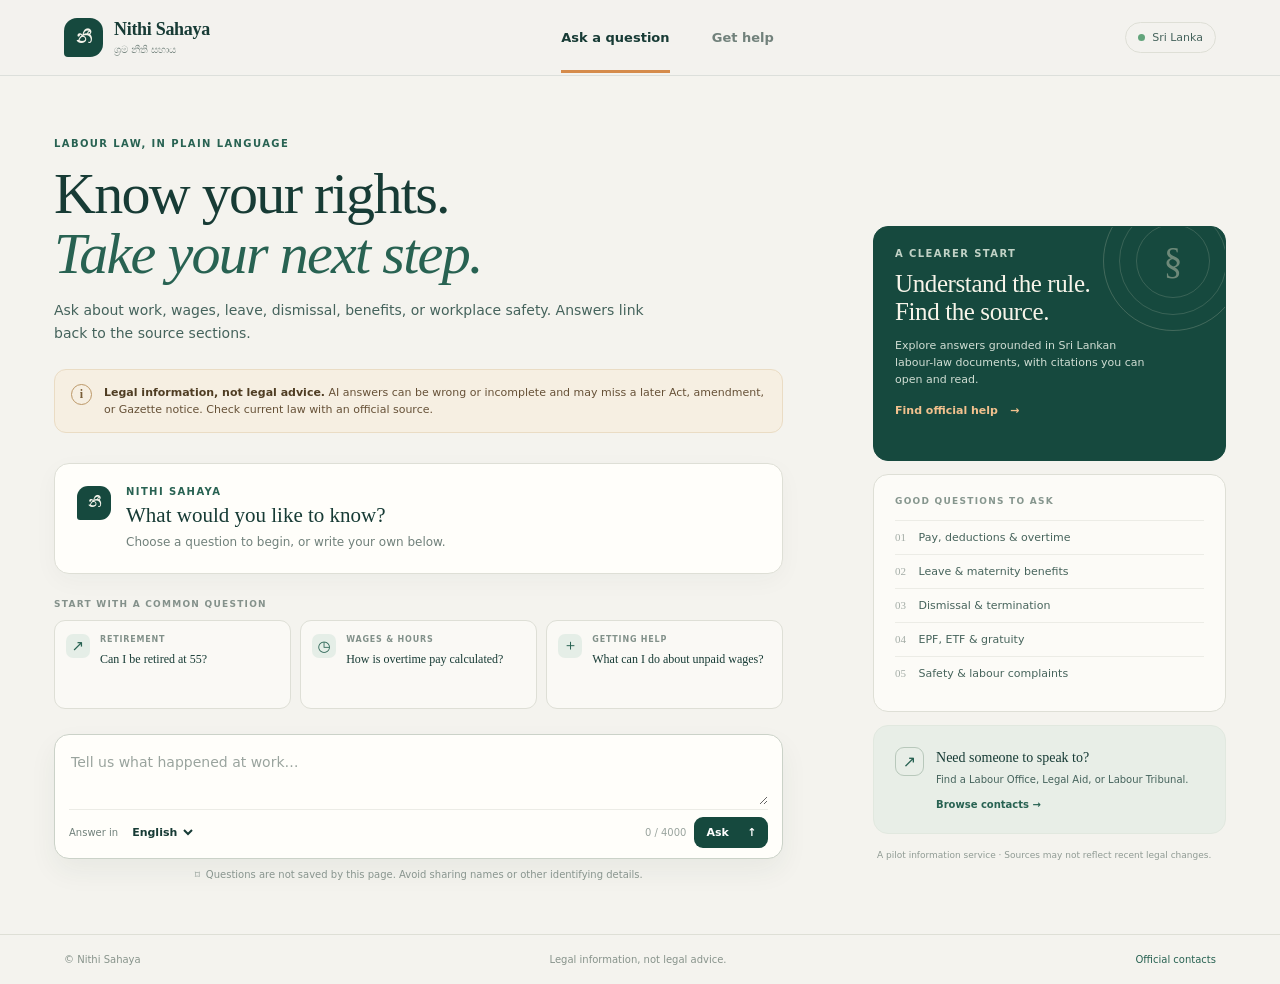
==== frontend/index.html @ 7d9ee3f2 "pahse 7 competed" ====
<!doctype html>
<html lang="en">
<head>
  <meta charset="utf-8">
  <meta name="viewport" content="width=device-width, initial-scale=1">
  <meta name="theme-color" content="#f4f3ee">
  <meta name="description" content="Sri Lankan labour-law information with links to the source sections.">
  <title>Nithi Sahaya — Labour rights, made clearer</title>
  <link rel="icon" href="favicon.svg" type="image/svg+xml">
  <link rel="stylesheet" href="styles.css">
  <script src="app.js" defer></script>
</head>
<body>
  <header class="topbar">
    <a class="brand" href="index.html" aria-label="Nithi Sahaya home">
      <span class="brand-mark" aria-hidden="true">නී</span>
      <span><strong>Nithi Sahaya</strong><small>ශ්‍රම නීති සහාය</small></span>
    </a>
    <nav aria-label="Main navigation">
      <a class="nav-link active" href="index.html" aria-current="page">Ask a question</a>
      <a class="nav-link" href="contacts.html">Get help</a>
    </nav>
    <span class="status-pill"><i></i> Sri Lanka</span>
  </header>

  <main class="layout">
    <section class="conversation" aria-labelledby="page-title">
      <div class="intro">
        <p class="eyebrow">LABOUR LAW, IN PLAIN LANGUAGE</p>
        <h1 id="page-title">Know your rights.<br><em>Take your next step.</em></h1>
        <p class="intro-copy">Ask about work, wages, leave, dismissal, benefits, or workplace safety. Answers link back to the source sections.</p>
      </div>

      <div class="legal-notice" role="note">
        <span class="notice-icon" aria-hidden="true">i</span>
        <span><strong>Legal information, not legal advice.</strong> AI answers can be wrong or incomplete and may miss a later Act, amendment, or Gazette notice. Check current law with an official source.</span>
      </div>

      <div id="messages" class="messages" aria-live="polite" aria-label="Conversation">
        <article class="welcome-card">
          <div class="assistant-avatar" aria-hidden="true">නී</div>
          <div>
            <p class="message-kicker">NITHI SAHAYA</p>
            <h2>What would you like to know?</h2>
            <p>Choose a question to begin, or write your own below.</p>
          </div>
        </article>
      </div>

      <div class="starter-area" id="starter-area">
        <p class="section-label">START WITH A COMMON QUESTION</p>
        <div class="starter-grid">
          <button class="starter-card" data-question="My employer wants to retire me at 55. What can I do?">
            <span class="starter-icon">↗</span><span><small>RETIREMENT</small><strong>Can I be retired at 55?</strong></span>
          </button>
          <button class="starter-card" data-question="How is overtime pay calculated under Sri Lankan labour law?">
            <span class="starter-icon">◷</span><span><small>WAGES &amp; HOURS</small><strong>How is overtime pay calculated?</strong></span>
          </button>
          <button class="starter-card" data-question="How do I complain about unpaid wages?">
            <span class="starter-icon">＋</span><span><small>GETTING HELP</small><strong>What can I do about unpaid wages?</strong></span>
          </button>
        </div>
      </div>

      <form id="ask-form" class="composer">
        <label class="sr-only" for="question">Your labour-law question</label>
        <textarea id="question" name="question" rows="2" maxlength="4000" placeholder="Tell us what happened at work…" required></textarea>
        <div class="composer-bottom">
          <div class="language-control">
            <label for="language">Answer in</label>
            <select id="language" name="language">
              <option value="English">English</option>
              <option value="Sinhala">සිංහල</option>
              <option value="Tamil">தமிழ்</option>
            </select>
          </div>
          <div class="composer-actions">
            <span id="char-count" class="char-count">0 / 4000</span>
            <button id="send-button" class="send-button" type="submit"><span>Ask</span><span aria-hidden="true">↑</span></button>
          </div>
        </div>
      </form>
      <p class="privacy-note"><span aria-hidden="true">⌑</span> Questions are not saved by this page. Avoid sharing names or other identifying details.</p>
    </section>

    <aside class="side-panel" aria-label="About this service">
      <section class="panel-card coverage-card">
        <div class="panel-orbit" aria-hidden="true"><span>§</span></div>
        <p class="eyebrow">A CLEARER START</p>
        <h2>Understand the rule.<br>Find the source.</h2>
        <p>Explore answers grounded in Sri Lankan labour-law documents, with citations you can open and read.</p>
        <a class="text-link" href="contacts.html">Find official help <span aria-hidden="true">→</span></a>
      </section>
      <section class="panel-card scope-card">
        <p class="section-label">GOOD QUESTIONS TO ASK</p>
        <ul class="topic-list">
          <li><span>01</span> Pay, deductions &amp; overtime</li>
          <li><span>02</span> Leave &amp; maternity benefits</li>
          <li><span>03</span> Dismissal &amp; termination</li>
          <li><span>04</span> EPF, ETF &amp; gratuity</li>
          <li><span>05</span> Safety &amp; labour complaints</li>
        </ul>
      </section>
      <section class="panel-card help-card">
        <span class="help-mark" aria-hidden="true">↗</span>
        <div><strong>Need someone to speak to?</strong><p>Find a Labour Office, Legal Aid, or Labour Tribunal.</p><a href="contacts.html">Browse contacts <span aria-hidden="true">→</span></a></div>
      </section>
      <p class="version-note">A pilot information service · Sources may not reflect recent legal changes.</p>
    </aside>
  </main>

  <footer><span>© Nithi Sahaya</span><span>Legal information, not legal advice.</span><a href="contacts.html">Official contacts</a></footer>
</body>
</html>
---- frontend/styles.css ----
:root {
  color-scheme: light;
  --ink: #173b35;
  --ink-soft: #45635c;
  --muted: #71817b;
  --paper: #f4f3ee;
  --white: #fffefa;
  --line: #dedfd6;
  --green: #286252;
  --green-deep: #16493e;
  --green-pale: #e5eee7;
  --gold: #d58b4b;
  --warning: #f6efe2;
  --shadow: 0 22px 60px rgba(22, 54, 45, .08);
  font-family: "Noto Sans Sinhala", "Noto Sans Tamil", "Iskoola Pota", "Latha", "Nirmala UI", system-ui, -apple-system, BlinkMacSystemFont, "Segoe UI", sans-serif;
}

* { box-sizing: border-box; }
html { min-width: 320px; background: var(--paper); scroll-behavior: smooth; }
body { margin: 0; color: var(--ink); background: var(--paper); min-height: 100vh; }
button, textarea, select { font: inherit; }
a { color: inherit; }
.topbar { height: 76px; padding: 0 clamp(20px, 5vw, 76px); display: flex; align-items: center; justify-content: space-between; border-bottom: 1px solid rgba(23,59,53,.10); background: rgba(244,243,238,.94); }
.brand { display: inline-flex; align-items: center; gap: 11px; text-decoration: none; line-height: 1.1; }
.brand-mark, .assistant-avatar { display: grid; place-items: center; color: #f5f4eb; background: var(--green-deep); font-weight: 700; }
.brand-mark { width: 39px; height: 39px; border-radius: 13px 13px 13px 4px; font-size: 17px; }
.brand strong { display: block; font-family: Georgia, serif; font-size: 18px; letter-spacing: -.3px; }
.brand small { display: block; color: var(--muted); font-size: 10px; margin-top: 4px; }
.topbar nav { display: flex; gap: clamp(18px, 3.3vw, 46px); align-items: center; }
.nav-link { color: var(--muted); text-decoration: none; font-size: 13px; font-weight: 600; padding: 28px 0 25px; border-bottom: 3px solid transparent; }
.nav-link:hover, .nav-link.active { color: var(--ink); }
.nav-link.active { border-color: var(--gold); }
.status-pill { border: 1px solid var(--line); border-radius: 999px; padding: 8px 12px; color: var(--ink-soft); display: flex; gap: 7px; align-items: center; font-size: 11px; }
.status-pill i { width: 7px; height: 7px; border-radius: 50%; background: #62a47b; }
.layout { max-width: 1240px; padding: 62px 34px 54px; margin: 0 auto; display: grid; grid-template-columns: minmax(0, 1.55fr) minmax(270px, .75fr); gap: clamp(34px, 7vw, 94px); }
.conversation { min-width: 0; }
.eyebrow, .section-label, .message-kicker { margin: 0; color: var(--green); letter-spacing: .14em; font-size: 10px; font-weight: 800; }
.intro h1, .contacts-heading h1 { margin: 15px 0 14px; font: 500 clamp(37px, 5vw, 58px)/1.04 Georgia, "Times New Roman", serif; letter-spacing: -1.7px; color: var(--ink); }
.intro h1 em, .contacts-heading h1 em { color: var(--green); font-weight: 400; }
.intro-copy { margin: 0; max-width: 600px; color: var(--ink-soft); line-height: 1.65; font-size: 14px; }
.legal-notice, .contact-note { margin: 24px 0 30px; padding: 14px 16px; display: flex; gap: 12px; align-items: flex-start; background: var(--warning); border: 1px solid #eadcc4; border-radius: 12px; color: #665137; font-size: 11px; line-height: 1.55; }
.legal-notice strong, .contact-note strong { color: #4f3d23; }
.notice-icon { width: 21px; height: 21px; flex: 0 0 21px; border: 1px solid #bc9868; color: #785d37; border-radius: 50%; text-align: center; line-height: 19px; font: 700 12px/19px Georgia, serif; }
.messages { display: grid; gap: 16px; }
.welcome-card, .assistant-message, .user-message { background: var(--white); border: 1px solid var(--line); border-radius: 15px; box-shadow: 0 7px 24px rgba(25,55,47,.035); }
.welcome-card { padding: 22px; display: flex; align-items: flex-start; gap: 15px; }
.assistant-avatar { width: 34px; height: 34px; flex: 0 0 34px; border-radius: 11px 11px 11px 3px; font-size: 14px; }
.welcome-card h2 { margin: 6px 0 5px; font: 500 21px Georgia, serif; }
.welcome-card p:last-child { color: var(--muted); margin: 0; font-size: 12px; line-height: 1.5; }
.starter-area { margin: 25px 0; }
.starter-area .section-label { margin-bottom: 11px; color: #84918b; font-size: 9px; }
.starter-grid { display: grid; grid-template-columns: repeat(3, minmax(0, 1fr)); gap: 9px; }
.starter-card { cursor: pointer; min-height: 89px; display: flex; gap: 10px; align-items: flex-start; text-align: left; border: 1px solid var(--line); border-radius: 11px; background: rgba(255,254,250,.62); padding: 13px 11px; color: var(--ink); transition: .16s ease; }
.starter-card:hover, .starter-card:focus-visible { background: var(--white); border-color: #93ad9d; transform: translateY(-2px); box-shadow: 0 8px 18px rgba(22,73,62,.07); }
.starter-icon { display: grid; place-items: center; width: 24px; height: 24px; flex: 0 0 24px; color: var(--green); background: var(--green-pale); border-radius: 7px; font-size: 15px; }
.starter-card small { display: block; color: #82918a; letter-spacing: .1em; font-size: 8px; font-weight: 800; margin: 1px 0 7px; }
.starter-card strong { display: block; font: 500 12px/1.35 Georgia, serif; }
.composer { position: relative; border: 1px solid #cbd2c8; border-radius: 15px; padding: 12px 14px 10px; background: var(--white); box-shadow: 0 12px 28px rgba(28,62,52,.06); }
.composer:focus-within { border-color: #729482; box-shadow: 0 0 0 3px rgba(67,125,99,.10); }
.composer textarea { width: 100%; resize: vertical; min-height: 58px; max-height: 180px; border: 0; outline: 0; padding: 5px 2px; background: transparent; color: var(--ink); font-size: 14px; line-height: 1.5; }
.composer textarea::placeholder { color: #9aa49e; }
.composer-bottom { padding-top: 7px; border-top: 1px solid #ecece6; display: flex; align-items: center; justify-content: space-between; }
.language-control, .composer-actions { display: flex; align-items: center; gap: 8px; }
.language-control label { color: var(--muted); font-size: 10px; }
.language-control select { max-width: 125px; color: var(--ink); border: 0; background: transparent; outline: 0; font-size: 11px; font-weight: 700; padding: 4px 2px; }
.char-count { color: #9aa49e; font-size: 10px; }
.send-button { min-width: 74px; display: inline-flex; align-items: center; justify-content: space-between; gap: 15px; padding: 9px 12px; border: 0; border-radius: 9px; background: var(--green-deep); color: white; cursor: pointer; font-size: 11px; font-weight: 700; }
.send-button:hover { background: #23624e; }
.send-button:disabled { opacity: .55; cursor: wait; }
.privacy-note { display: flex; gap: 6px; justify-content: center; margin: 10px 0 0; color: #8c9891; font-size: 10px; }
.side-panel { padding-top: 88px; }
.panel-card { border: 1px solid var(--line); border-radius: 15px; background: rgba(255,254,250,.75); padding: 21px; margin-bottom: 13px; }
.coverage-card { overflow: hidden; position: relative; min-height: 235px; background: var(--green-deep); color: #f7f4e9; border-color: var(--green-deep); }
.coverage-card .eyebrow { position: relative; color: #c1d2c6; }
.coverage-card h2 { position: relative; margin: 11px 0; font: 500 25px/1.12 Georgia, serif; letter-spacing: -.4px; }
.coverage-card p:not(.eyebrow) { position: relative; max-width: 260px; color: #d1ded4; font-size: 11px; line-height: 1.55; }
.coverage-card .text-link { position: relative; display: inline-flex; gap: 12px; margin-top: 4px; color: #f2c18e; text-decoration: none; font-size: 11px; font-weight: 700; }
.panel-orbit { position: absolute; right: -18px; top: -36px; width: 140px; height: 140px; border: 1px solid rgba(243,236,211,.2); border-radius: 50%; display: grid; place-items: center; }
.panel-orbit::before, .panel-orbit::after { content: ""; position: absolute; border: 1px solid rgba(243,236,211,.16); border-radius: 50%; }
.panel-orbit::before { inset: 15px; }.panel-orbit::after { inset: 32px; }
.panel-orbit span { font: 38px Georgia, serif; color: rgba(243,236,211,.4); }
.scope-card .section-label { color: #86968e; font-size: 9px; }
.topic-list { list-style: none; margin: 14px 0 0; padding: 0; }
.topic-list li { border-top: 1px solid #ecece6; padding: 10px 0; color: #47645c; font-size: 11px; }
.topic-list li span { color: #a4ada7; font: 11px Georgia, serif; margin-right: 9px; }
.help-card { display: flex; gap: 12px; align-items: flex-start; background: #e8eee7; border-color: #e1e8df; }
.help-mark { display: grid; place-items: center; width: 29px; height: 29px; flex: 0 0 29px; border: 1px solid #b8c8bb; border-radius: 9px; color: var(--green); }
.help-card strong { font: 500 14px Georgia, serif; }
.help-card p { color: var(--ink-soft); font-size: 10px; line-height: 1.5; margin: 6px 0; }
.help-card a { color: var(--green); font-weight: 700; font-size: 10px; text-decoration: none; }
.version-note { margin: 15px 4px; color: #909b94; font-size: 9px; line-height: 1.5; }
footer { display: flex; gap: 20px; align-items: center; justify-content: space-between; border-top: 1px solid var(--line); padding: 19px clamp(20px, 5vw, 76px); color: #87938b; font-size: 10px; }
footer a { text-decoration: none; color: var(--green); }
.user-message { justify-self: end; max-width: 85%; padding: 12px 16px; background: var(--green); border-color: var(--green); color: white; font-size: 13px; line-height: 1.55; white-space: pre-wrap; overflow-wrap: anywhere; }
.assistant-message { padding: 18px; }
.assistant-header { display: flex; align-items: center; gap: 10px; margin-bottom: 13px; }
.assistant-header strong { font: 500 15px Georgia, serif; }
.assistant-header small { display: block; color: var(--muted); font-size: 9px; margin-top: 4px; }
.assistant-answer { color: #354e47; font-size: 12px; line-height: 1.75; overflow-wrap: anywhere; white-space: pre-wrap; }
.assistant-answer .answer-heading { color: var(--green-deep); font-weight: 800; }
.citation-link { display: inline; padding: 1px 5px; border: 1px solid #c8d9ca; border-radius: 5px; background: #edf4ec; color: #255847; cursor: pointer; font-size: 9px; font-weight: 800; vertical-align: 1px; }
.citation-link:hover, .citation-link:focus-visible { background: #dcebdd; }
.answer-meta { display: flex; align-items: center; justify-content: space-between; gap: 10px; border-top: 1px solid #ecece6; margin-top: 15px; padding-top: 12px; }
.source-toggle, .retry-button { border: 1px solid #d6dfd5; border-radius: 7px; padding: 7px 9px; background: #f3f6f0; color: var(--green); cursor: pointer; font-size: 9px; font-weight: 700; }
.source-toggle:hover, .retry-button:hover { background: #e4ede3; }
.retry-button { border-color: #d8c6ae; background: #fbf6ed; color: #76572e; }
.refusal-label { color: #926b37; font-size: 10px; font-weight: 700; }
.feedback { display: flex; align-items: center; gap: 5px; color: var(--muted); font-size: 9px; }
.feedback button { display: grid; place-items: center; width: 28px; height: 28px; border: 1px solid var(--line); border-radius: 8px; background: white; color: var(--ink-soft); cursor: pointer; }
.feedback button:hover, .feedback button.selected { border-color: #83a38f; background: var(--green-pale); color: var(--green-deep); }
.feedback-note { width: 100%; color: var(--muted); font-size: 9px; text-align: right; }
.source-panel { display: none; margin-top: 14px; border-top: 1px solid var(--line); padding-top: 13px; }
.source-panel.open { display: block; }
.source-panel h3 { margin: 0 0 9px; color: var(--ink); font: 500 15px Georgia, serif; }
.source-card { padding: 11px 12px; margin-top: 8px; background: #f7f7f1; border: 1px solid #e6e8df; border-radius: 9px; scroll-margin: 18px; }
.source-card.highlight { border-color: #83a38f; box-shadow: 0 0 0 3px rgba(67,125,99,.1); }
.source-card h4 { margin: 0; font-size: 11px; color: var(--green-deep); }
.source-card .source-subtitle { color: var(--muted); font-size: 9px; margin: 4px 0 8px; }
.source-card blockquote { margin: 0; padding-left: 10px; border-left: 2px solid #b6c9b8; color: #526760; white-space: pre-wrap; font-size: 10px; line-height: 1.55; }
.typing-indicator { display: inline-flex; gap: 4px; padding: 5px 0; }
.typing-indicator i { width: 5px; height: 5px; border-radius: 50%; background: #709082; animation: pulse 1s infinite alternate; }
.typing-indicator i:nth-child(2) { animation-delay: .2s; }.typing-indicator i:nth-child(3) { animation-delay: .4s; }
@keyframes pulse { from { opacity: .3; transform: translateY(0); } to { opacity: 1; transform: translateY(-3px); } }
.sr-only { position: absolute; width: 1px; height: 1px; padding: 0; margin: -1px; overflow: hidden; clip: rect(0,0,0,0); white-space: nowrap; border: 0; }

/* Contacts page */
.contacts-layout { max-width: 1100px; padding: 62px 34px 65px; margin: auto; }
.contacts-heading { max-width: 620px; }
.contacts-heading > p:last-child { max-width: 590px; color: var(--ink-soft); font-size: 13px; line-height: 1.7; }
.contact-grid { display: grid; grid-template-columns: repeat(3, minmax(0, 1fr)); gap: 14px; margin-top: 34px; }
.contact-card { min-height: 315px; padding: 22px; background: var(--white); border: 1px solid var(--line); border-radius: 15px; box-shadow: 0 10px 35px rgba(22,54,45,.04); }
.contact-card.contact-featured { background: var(--green-deep); color: #f7f4e9; border-color: var(--green-deep); }
.contact-icon { display: grid; place-items: center; width: 40px; height: 40px; margin-bottom: 19px; border-radius: 12px 12px 12px 4px; color: var(--green-deep); background: var(--green-pale); font: 20px Georgia, serif; }
.contact-featured .contact-icon { color: #f2c18e; background: rgba(255,255,255,.11); }
.contact-card .section-label { color: #82928a; font-size: 9px; }
.contact-featured .section-label { color: #bdd2c4; }
.contact-card h2 { margin: 10px 0; font: 500 23px/1.12 Georgia, serif; }
.contact-card > p:not(.section-label) { min-height: 62px; color: var(--ink-soft); font-size: 11px; line-height: 1.65; }
.contact-featured > p:not(.section-label) { color: #d3dfd5; }
.primary-link { display: flex; justify-content: space-between; align-items: center; gap: 10px; width: 100%; padding: 11px 12px; margin-top: 16px; border-radius: 9px; text-decoration: none; color: white; background: var(--green); font-size: 10px; font-weight: 700; }
.contact-featured .primary-link { background: #d58b4b; color: #263b32; }
.primary-link:hover { filter: brightness(1.06); }
.secondary-link { display: inline-block; margin-top: 12px; color: var(--green); font-size: 10px; font-weight: 700; text-decoration: none; }
.contact-featured .secondary-link { color: #e6c6a3; }
.contact-details { display: grid; gap: 6px; margin: 12px 0; color: #62756c; font-size: 10px; }
.contact-details a { color: var(--green); text-decoration: none; font-weight: 700; }
.contact-note { margin: 22px 0 0; }
.contact-note p { margin: 0; }
.contact-owner { display: flex; flex-wrap: wrap; justify-content: space-between; gap: 10px; padding-top: 15px; color: var(--muted); font-size: 10px; }
.contact-owner strong { color: var(--ink-soft); font-weight: 600; }

@media (max-width: 900px) {
  .layout { grid-template-columns: minmax(0, 1fr); max-width: 720px; padding-top: 45px; }
  .side-panel { padding-top: 0; display: grid; grid-template-columns: 1fr 1fr; gap: 12px; }
  .panel-card { margin: 0; }.coverage-card { grid-row: span 2; }.version-note { grid-column: 1 / -1; }
  .contact-grid { grid-template-columns: 1fr 1fr; }.contact-card:last-child { grid-column: 1 / -1; min-height: 250px; }
}
@media (max-width: 600px) {
  .topbar { height: 65px; padding: 0 17px; }.brand-mark { width: 35px; height: 35px; }.brand strong { font-size: 16px; }
  .topbar nav { gap: 13px; }.nav-link { padding: 23px 0 21px; font-size: 10px; }.status-pill { padding: 7px 9px; font-size: 9px; }
  .layout, .contacts-layout { padding: 38px 17px 40px; }.intro h1, .contacts-heading h1 { font-size: 43px; }
  .starter-grid { grid-template-columns: 1fr; }.starter-card { min-height: 64px; align-items: center; }.starter-card small { margin-bottom: 4px; }
  .legal-notice { font-size: 10px; }.side-panel { grid-template-columns: 1fr; }.coverage-card { grid-row: auto; min-height: 210px; }
  .contact-grid { grid-template-columns: 1fr; }.contact-card, .contact-card:last-child { min-height: 0; grid-column: auto; }
  .contact-card > p:not(.section-label) { min-height: 0; }
  footer { flex-wrap: wrap; justify-content: center; gap: 8px 18px; text-align: center; }
  .assistant-message { padding: 14px; }.answer-meta { align-items: flex-start; flex-direction: column; }.feedback-note { text-align: left; }
}
@media (prefers-reduced-motion: reduce) { *, *::before, *::after { scroll-behavior: auto !important; animation-duration: .01ms !important; transition-duration: .01ms !important; } }
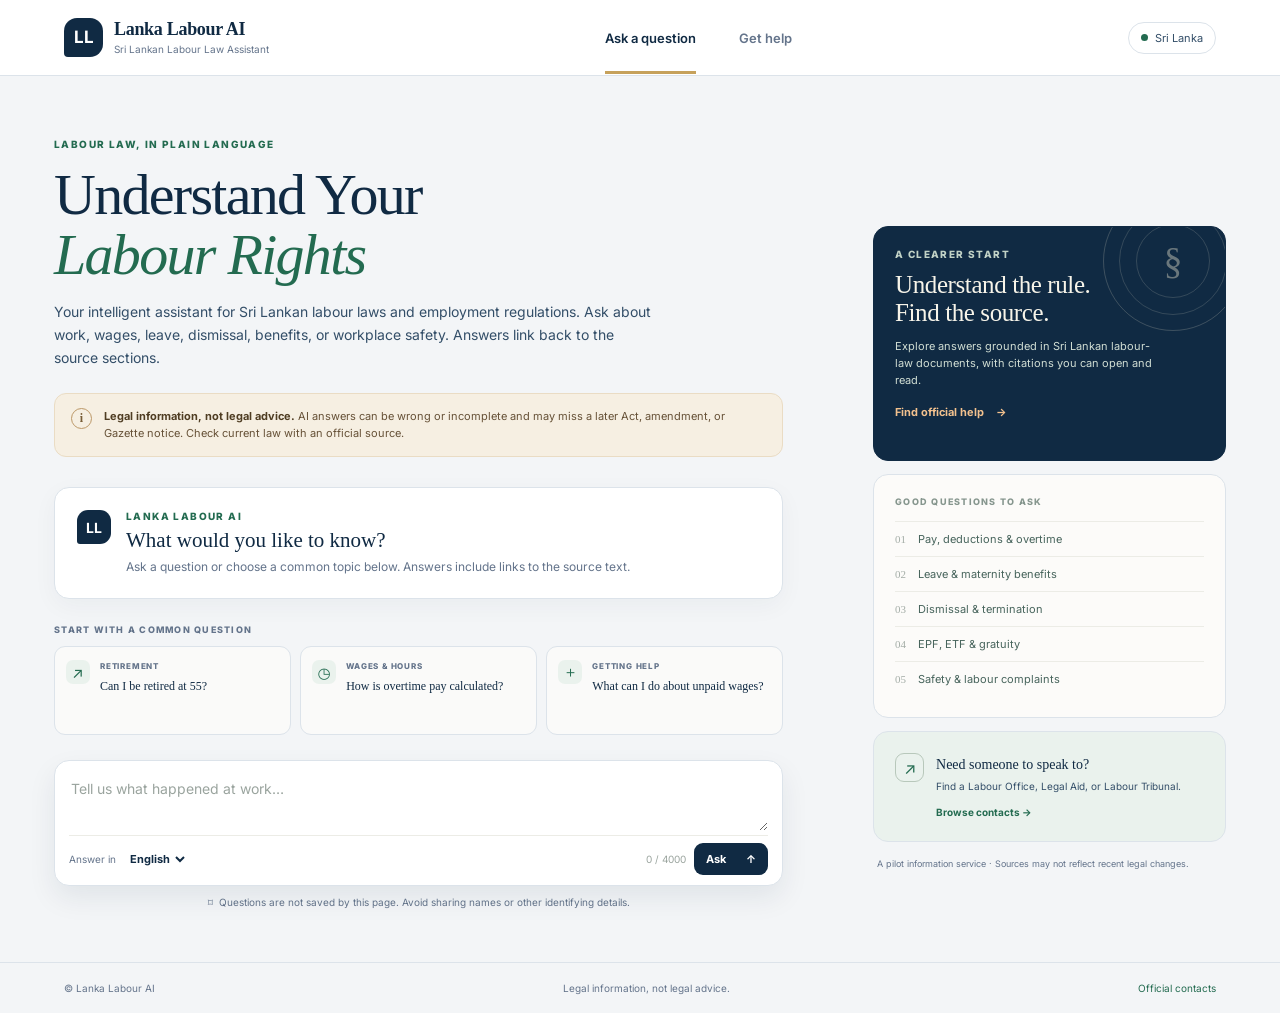
==== commit fe488243: "fixes" ====
--- a/frontend/index.html
+++ b/frontend/index.html
@@ -3,18 +3,21 @@
 <head>
   <meta charset="utf-8">
   <meta name="viewport" content="width=device-width, initial-scale=1">
-  <meta name="theme-color" content="#f4f3ee">
+  <meta name="theme-color" content="#102A43">
   <meta name="description" content="Sri Lankan labour-law information with links to the source sections.">
-  <title>Nithi Sahaya — Labour rights, made clearer</title>
+  <title>Lanka Labour AI - Sri Lankan Labour Law Assistant</title>
   <link rel="icon" href="favicon.svg" type="image/svg+xml">
+  <link rel="preconnect" href="https://fonts.googleapis.com">
+  <link rel="preconnect" href="https://fonts.gstatic.com" crossorigin>
+  <link href="https://fonts.googleapis.com/css2?family=Inter:wght@400;500;600;700;800&family=Noto+Sans+Sinhala:wght@400;500;600;700&family=Noto+Sans+Tamil:wght@400;500;600;700&display=swap" rel="stylesheet">
   <link rel="stylesheet" href="styles.css">
   <script src="app.js" defer></script>
 </head>
 <body>
   <header class="topbar">
-    <a class="brand" href="index.html" aria-label="Nithi Sahaya home">
-      <span class="brand-mark" aria-hidden="true">නී</span>
-      <span><strong>Nithi Sahaya</strong><small>ශ්‍රම නීති සහාය</small></span>
+    <a class="brand" href="index.html" aria-label="Lanka Labour AI home">
+      <span class="brand-mark" aria-hidden="true">LL</span>
+      <span><strong>Lanka Labour AI</strong><small>Sri Lankan Labour Law Assistant</small></span>
     </a>
     <nav aria-label="Main navigation">
       <a class="nav-link active" href="index.html" aria-current="page">Ask a question</a>
@@ -27,8 +30,8 @@
     <section class="conversation" aria-labelledby="page-title">
       <div class="intro">
         <p class="eyebrow">LABOUR LAW, IN PLAIN LANGUAGE</p>
-        <h1 id="page-title">Know your rights.<br><em>Take your next step.</em></h1>
-        <p class="intro-copy">Ask about work, wages, leave, dismissal, benefits, or workplace safety. Answers link back to the source sections.</p>
+        <h1 id="page-title">Understand Your<br><em>Labour Rights</em></h1>
+        <p class="intro-copy">Your intelligent assistant for Sri Lankan labour laws and employment regulations. Ask about work, wages, leave, dismissal, benefits, or workplace safety. Answers link back to the source sections.</p>
       </div>
 
       <div class="legal-notice" role="note">
@@ -38,11 +41,11 @@
 
       <div id="messages" class="messages" aria-live="polite" aria-label="Conversation">
         <article class="welcome-card">
-          <div class="assistant-avatar" aria-hidden="true">නී</div>
+          <div class="assistant-avatar" aria-hidden="true">LL</div>
           <div>
-            <p class="message-kicker">NITHI SAHAYA</p>
+            <p class="message-kicker">LANKA LABOUR AI</p>
             <h2>What would you like to know?</h2>
-            <p>Choose a question to begin, or write your own below.</p>
+            <p>Ask a question or choose a common topic below. Answers include links to the source text.</p>
           </div>
         </article>
       </div>
@@ -109,6 +112,6 @@
     </aside>
   </main>
 
-  <footer><span>© Nithi Sahaya</span><span>Legal information, not legal advice.</span><a href="contacts.html">Official contacts</a></footer>
+  <footer><span>© Lanka Labour AI</span><span>Legal information, not legal advice.</span><a href="contacts.html">Official contacts</a></footer>
 </body>
 </html>
--- a/frontend/styles.css
+++ b/frontend/styles.css
@@ -1,18 +1,19 @@
 :root {
   color-scheme: light;
-  --ink: #173b35;
-  --ink-soft: #45635c;
-  --muted: #71817b;
-  --paper: #f4f3ee;
-  --white: #fffefa;
-  --line: #dedfd6;
-  --green: #286252;
-  --green-deep: #16493e;
-  --green-pale: #e5eee7;
-  --gold: #d58b4b;
+  --ink: #102A43;
+  --navy-hover: #183B56;
+  --ink-soft: #334E68;
+  --muted: #64748B;
+  --paper: #F3F5F7;
+  --white: #FFFFFF;
+  --line: #DCE3EA;
+  --green: #236B50;
+  --green-deep: #102A43;
+  --green-pale: #EAF2ED;
+  --gold: #C6A15B;
   --warning: #f6efe2;
-  --shadow: 0 22px 60px rgba(22, 54, 45, .08);
-  font-family: "Noto Sans Sinhala", "Noto Sans Tamil", "Iskoola Pota", "Latha", "Nirmala UI", system-ui, -apple-system, BlinkMacSystemFont, "Segoe UI", sans-serif;
+  --shadow: 0 22px 60px rgba(16, 42, 67, .08);
+  font-family: Inter, "Noto Sans Sinhala", "Noto Sans Tamil", "Nirmala UI", system-ui, -apple-system, BlinkMacSystemFont, "Segoe UI", sans-serif;
 }
 
 * { box-sizing: border-box; }
@@ -20,9 +21,9 @@
 body { margin: 0; color: var(--ink); background: var(--paper); min-height: 100vh; }
 button, textarea, select { font: inherit; }
 a { color: inherit; }
-.topbar { height: 76px; padding: 0 clamp(20px, 5vw, 76px); display: flex; align-items: center; justify-content: space-between; border-bottom: 1px solid rgba(23,59,53,.10); background: rgba(244,243,238,.94); }
+.topbar { height: 76px; padding: 0 clamp(20px, 5vw, 76px); display: flex; align-items: center; justify-content: space-between; border-bottom: 1px solid #DCE3EA; background: #FFFFFF; }
 .brand { display: inline-flex; align-items: center; gap: 11px; text-decoration: none; line-height: 1.1; }
-.brand-mark, .assistant-avatar { display: grid; place-items: center; color: #f5f4eb; background: var(--green-deep); font-weight: 700; }
+.brand-mark, .assistant-avatar { display: grid; place-items: center; color: #FFFFFF; background: var(--green-deep); font-weight: 700; }
 .brand-mark { width: 39px; height: 39px; border-radius: 13px 13px 13px 4px; font-size: 17px; }
 .brand strong { display: block; font-family: Georgia, serif; font-size: 18px; letter-spacing: -.3px; }
 .brand small { display: block; color: var(--muted); font-size: 10px; margin-top: 4px; }
@@ -42,20 +43,20 @@
 .legal-notice strong, .contact-note strong { color: #4f3d23; }
 .notice-icon { width: 21px; height: 21px; flex: 0 0 21px; border: 1px solid #bc9868; color: #785d37; border-radius: 50%; text-align: center; line-height: 19px; font: 700 12px/19px Georgia, serif; }
 .messages { display: grid; gap: 16px; }
-.welcome-card, .assistant-message, .user-message { background: var(--white); border: 1px solid var(--line); border-radius: 15px; box-shadow: 0 7px 24px rgba(25,55,47,.035); }
+.welcome-card, .assistant-message, .user-message { background: var(--white); border: 1px solid var(--line); border-radius: 15px; box-shadow: 0 7px 24px rgba(16,42,67,.045); }
 .welcome-card { padding: 22px; display: flex; align-items: flex-start; gap: 15px; }
 .assistant-avatar { width: 34px; height: 34px; flex: 0 0 34px; border-radius: 11px 11px 11px 3px; font-size: 14px; }
 .welcome-card h2 { margin: 6px 0 5px; font: 500 21px Georgia, serif; }
 .welcome-card p:last-child { color: var(--muted); margin: 0; font-size: 12px; line-height: 1.5; }
 .starter-area { margin: 25px 0; }
-.starter-area .section-label { margin-bottom: 11px; color: #84918b; font-size: 9px; }
+.starter-area .section-label { margin-bottom: 11px; color: #64748B; font-size: 9px; }
 .starter-grid { display: grid; grid-template-columns: repeat(3, minmax(0, 1fr)); gap: 9px; }
 .starter-card { cursor: pointer; min-height: 89px; display: flex; gap: 10px; align-items: flex-start; text-align: left; border: 1px solid var(--line); border-radius: 11px; background: rgba(255,254,250,.62); padding: 13px 11px; color: var(--ink); transition: .16s ease; }
-.starter-card:hover, .starter-card:focus-visible { background: var(--white); border-color: #93ad9d; transform: translateY(-2px); box-shadow: 0 8px 18px rgba(22,73,62,.07); }
+.starter-card:hover, .starter-card:focus-visible { background: var(--white); border-color: #91A8BA; transform: translateY(-2px); box-shadow: 0 8px 18px rgba(22,73,62,.07); }
 .starter-icon { display: grid; place-items: center; width: 24px; height: 24px; flex: 0 0 24px; color: var(--green); background: var(--green-pale); border-radius: 7px; font-size: 15px; }
-.starter-card small { display: block; color: #82918a; letter-spacing: .1em; font-size: 8px; font-weight: 800; margin: 1px 0 7px; }
+.starter-card small { display: block; color: #64748B; letter-spacing: .1em; font-size: 8px; font-weight: 800; margin: 1px 0 7px; }
 .starter-card strong { display: block; font: 500 12px/1.35 Georgia, serif; }
-.composer { position: relative; border: 1px solid #cbd2c8; border-radius: 15px; padding: 12px 14px 10px; background: var(--white); box-shadow: 0 12px 28px rgba(28,62,52,.06); }
+.composer { position: relative; border: 1px solid #DCE3EA; border-radius: 15px; padding: 12px 14px 10px; background: var(--white); box-shadow: 0 12px 28px rgba(16,42,67,.08); }
 .composer:focus-within { border-color: #729482; box-shadow: 0 0 0 3px rgba(67,125,99,.10); }
 .composer textarea { width: 100%; resize: vertical; min-height: 58px; max-height: 180px; border: 0; outline: 0; padding: 5px 2px; background: transparent; color: var(--ink); font-size: 14px; line-height: 1.5; }
 .composer textarea::placeholder { color: #9aa49e; }
@@ -65,9 +66,9 @@
 .language-control select { max-width: 125px; color: var(--ink); border: 0; background: transparent; outline: 0; font-size: 11px; font-weight: 700; padding: 4px 2px; }
 .char-count { color: #9aa49e; font-size: 10px; }
 .send-button { min-width: 74px; display: inline-flex; align-items: center; justify-content: space-between; gap: 15px; padding: 9px 12px; border: 0; border-radius: 9px; background: var(--green-deep); color: white; cursor: pointer; font-size: 11px; font-weight: 700; }
-.send-button:hover { background: #23624e; }
+.send-button:hover { background: #183B56; }
 .send-button:disabled { opacity: .55; cursor: wait; }
-.privacy-note { display: flex; gap: 6px; justify-content: center; margin: 10px 0 0; color: #8c9891; font-size: 10px; }
+.privacy-note { display: flex; gap: 6px; justify-content: center; margin: 10px 0 0; color: #64748B; font-size: 10px; }
 .side-panel { padding-top: 88px; }
 .panel-card { border: 1px solid var(--line); border-radius: 15px; background: rgba(255,254,250,.75); padding: 21px; margin-bottom: 13px; }
 .coverage-card { overflow: hidden; position: relative; min-height: 235px; background: var(--green-deep); color: #f7f4e9; border-color: var(--green-deep); }
@@ -83,13 +84,13 @@
 .topic-list { list-style: none; margin: 14px 0 0; padding: 0; }
 .topic-list li { border-top: 1px solid #ecece6; padding: 10px 0; color: #47645c; font-size: 11px; }
 .topic-list li span { color: #a4ada7; font: 11px Georgia, serif; margin-right: 9px; }
-.help-card { display: flex; gap: 12px; align-items: flex-start; background: #e8eee7; border-color: #e1e8df; }
+.help-card { display: flex; gap: 12px; align-items: flex-start; background: #EAF2ED; border-color: #DCE3EA; }
 .help-mark { display: grid; place-items: center; width: 29px; height: 29px; flex: 0 0 29px; border: 1px solid #b8c8bb; border-radius: 9px; color: var(--green); }
 .help-card strong { font: 500 14px Georgia, serif; }
 .help-card p { color: var(--ink-soft); font-size: 10px; line-height: 1.5; margin: 6px 0; }
 .help-card a { color: var(--green); font-weight: 700; font-size: 10px; text-decoration: none; }
-.version-note { margin: 15px 4px; color: #909b94; font-size: 9px; line-height: 1.5; }
-footer { display: flex; gap: 20px; align-items: center; justify-content: space-between; border-top: 1px solid var(--line); padding: 19px clamp(20px, 5vw, 76px); color: #87938b; font-size: 10px; }
+.version-note { margin: 15px 4px; color: #64748B; font-size: 9px; line-height: 1.5; }
+footer { display: flex; gap: 20px; align-items: center; justify-content: space-between; border-top: 1px solid var(--line); padding: 19px clamp(20px, 5vw, 76px); color: #64748B; font-size: 10px; }
 footer a { text-decoration: none; color: var(--green); }
 .user-message { justify-self: end; max-width: 85%; padding: 12px 16px; background: var(--green); border-color: var(--green); color: white; font-size: 13px; line-height: 1.55; white-space: pre-wrap; overflow-wrap: anywhere; }
 .assistant-message { padding: 18px; }
@@ -101,8 +102,8 @@
 .citation-link { display: inline; padding: 1px 5px; border: 1px solid #c8d9ca; border-radius: 5px; background: #edf4ec; color: #255847; cursor: pointer; font-size: 9px; font-weight: 800; vertical-align: 1px; }
 .citation-link:hover, .citation-link:focus-visible { background: #dcebdd; }
 .answer-meta { display: flex; align-items: center; justify-content: space-between; gap: 10px; border-top: 1px solid #ecece6; margin-top: 15px; padding-top: 12px; }
-.source-toggle, .retry-button { border: 1px solid #d6dfd5; border-radius: 7px; padding: 7px 9px; background: #f3f6f0; color: var(--green); cursor: pointer; font-size: 9px; font-weight: 700; }
-.source-toggle:hover, .retry-button:hover { background: #e4ede3; }
+.source-toggle, .retry-button { border: 1px solid #d6dfd5; border-radius: 7px; padding: 7px 9px; background: #F3F5F7; color: var(--green); cursor: pointer; font-size: 9px; font-weight: 700; }
+.source-toggle:hover, .retry-button:hover { background: #EAF2ED; }
 .retry-button { border-color: #d8c6ae; background: #fbf6ed; color: #76572e; }
 .refusal-label { color: #926b37; font-size: 10px; font-weight: 700; }
 .feedback { display: flex; align-items: center; gap: 5px; color: var(--muted); font-size: 9px; }
@@ -112,11 +113,12 @@
 .source-panel { display: none; margin-top: 14px; border-top: 1px solid var(--line); padding-top: 13px; }
 .source-panel.open { display: block; }
 .source-panel h3 { margin: 0 0 9px; color: var(--ink); font: 500 15px Georgia, serif; }
-.source-card { padding: 11px 12px; margin-top: 8px; background: #f7f7f1; border: 1px solid #e6e8df; border-radius: 9px; scroll-margin: 18px; }
+.source-card { padding: 11px 12px; margin-top: 8px; background: #F8FAFC; border: 1px solid #DCE3EA; border-radius: 9px; scroll-margin: 18px; }
 .source-card.highlight { border-color: #83a38f; box-shadow: 0 0 0 3px rgba(67,125,99,.1); }
 .source-card h4 { margin: 0; font-size: 11px; color: var(--green-deep); }
 .source-card .source-subtitle { color: var(--muted); font-size: 9px; margin: 4px 0 8px; }
-.source-card blockquote { margin: 0; padding-left: 10px; border-left: 2px solid #b6c9b8; color: #526760; white-space: pre-wrap; font-size: 10px; line-height: 1.55; }
+.source-card blockquote { margin: 0; padding-left: 10px; border-left: 2px solid #b6c9b8; color: #334E68; white-space: pre-wrap; font-size: 10px; line-height: 1.55; }
+.web-source-link { display: block; width: fit-content; margin: 7px 0; color: #102A43; font-size: 11px; font-weight: 700; text-decoration: underline; text-decoration-color: #C6A15B; text-underline-offset: 3px; }
 .typing-indicator { display: inline-flex; gap: 4px; padding: 5px 0; }
 .typing-indicator i { width: 5px; height: 5px; border-radius: 50%; background: #709082; animation: pulse 1s infinite alternate; }
 .typing-indicator i:nth-child(2) { animation-delay: .2s; }.typing-indicator i:nth-child(3) { animation-delay: .4s; }
@@ -128,7 +130,7 @@
 .contacts-heading { max-width: 620px; }
 .contacts-heading > p:last-child { max-width: 590px; color: var(--ink-soft); font-size: 13px; line-height: 1.7; }
 .contact-grid { display: grid; grid-template-columns: repeat(3, minmax(0, 1fr)); gap: 14px; margin-top: 34px; }
-.contact-card { min-height: 315px; padding: 22px; background: var(--white); border: 1px solid var(--line); border-radius: 15px; box-shadow: 0 10px 35px rgba(22,54,45,.04); }
+.contact-card { min-height: 315px; padding: 22px; background: var(--white); border: 1px solid var(--line); border-radius: 15px; box-shadow: 0 10px 35px rgba(16,42,67,.04); }
 .contact-card.contact-featured { background: var(--green-deep); color: #f7f4e9; border-color: var(--green-deep); }
 .contact-icon { display: grid; place-items: center; width: 40px; height: 40px; margin-bottom: 19px; border-radius: 12px 12px 12px 4px; color: var(--green-deep); background: var(--green-pale); font: 20px Georgia, serif; }
 .contact-featured .contact-icon { color: #f2c18e; background: rgba(255,255,255,.11); }
@@ -138,7 +140,7 @@
 .contact-card > p:not(.section-label) { min-height: 62px; color: var(--ink-soft); font-size: 11px; line-height: 1.65; }
 .contact-featured > p:not(.section-label) { color: #d3dfd5; }
 .primary-link { display: flex; justify-content: space-between; align-items: center; gap: 10px; width: 100%; padding: 11px 12px; margin-top: 16px; border-radius: 9px; text-decoration: none; color: white; background: var(--green); font-size: 10px; font-weight: 700; }
-.contact-featured .primary-link { background: #d58b4b; color: #263b32; }
+.contact-featured .primary-link { background: #C6A15B; color: #263b32; }
 .primary-link:hover { filter: brightness(1.06); }
 .secondary-link { display: inline-block; margin-top: 12px; color: var(--green); font-size: 10px; font-weight: 700; text-decoration: none; }
 .contact-featured .secondary-link { color: #e6c6a3; }
@@ -167,3 +169,10 @@
   .assistant-message { padding: 14px; }.answer-meta { align-items: flex-start; flex-direction: column; }.feedback-note { text-align: left; }
 }
 @media (prefers-reduced-motion: reduce) { *, *::before, *::after { scroll-behavior: auto !important; animation-duration: .01ms !important; transition-duration: .01ms !important; } }
+
+/* Legal-service design system and accessible interaction states */
+:focus-visible { outline: 3px solid #C6A15B; outline-offset: 3px; }
+.topbar { background: #FFFFFF; border-bottom-color: #DCE3EA; }
+.status-pill i { background: #236B50; }
+.send-button:hover { background: #183B56; }
+@media (max-width: 600px) { .status-pill { display: none; } .intro h1 { font-size: clamp(38px, 11vw, 48px); } .composer textarea { font-size: 16px; } }
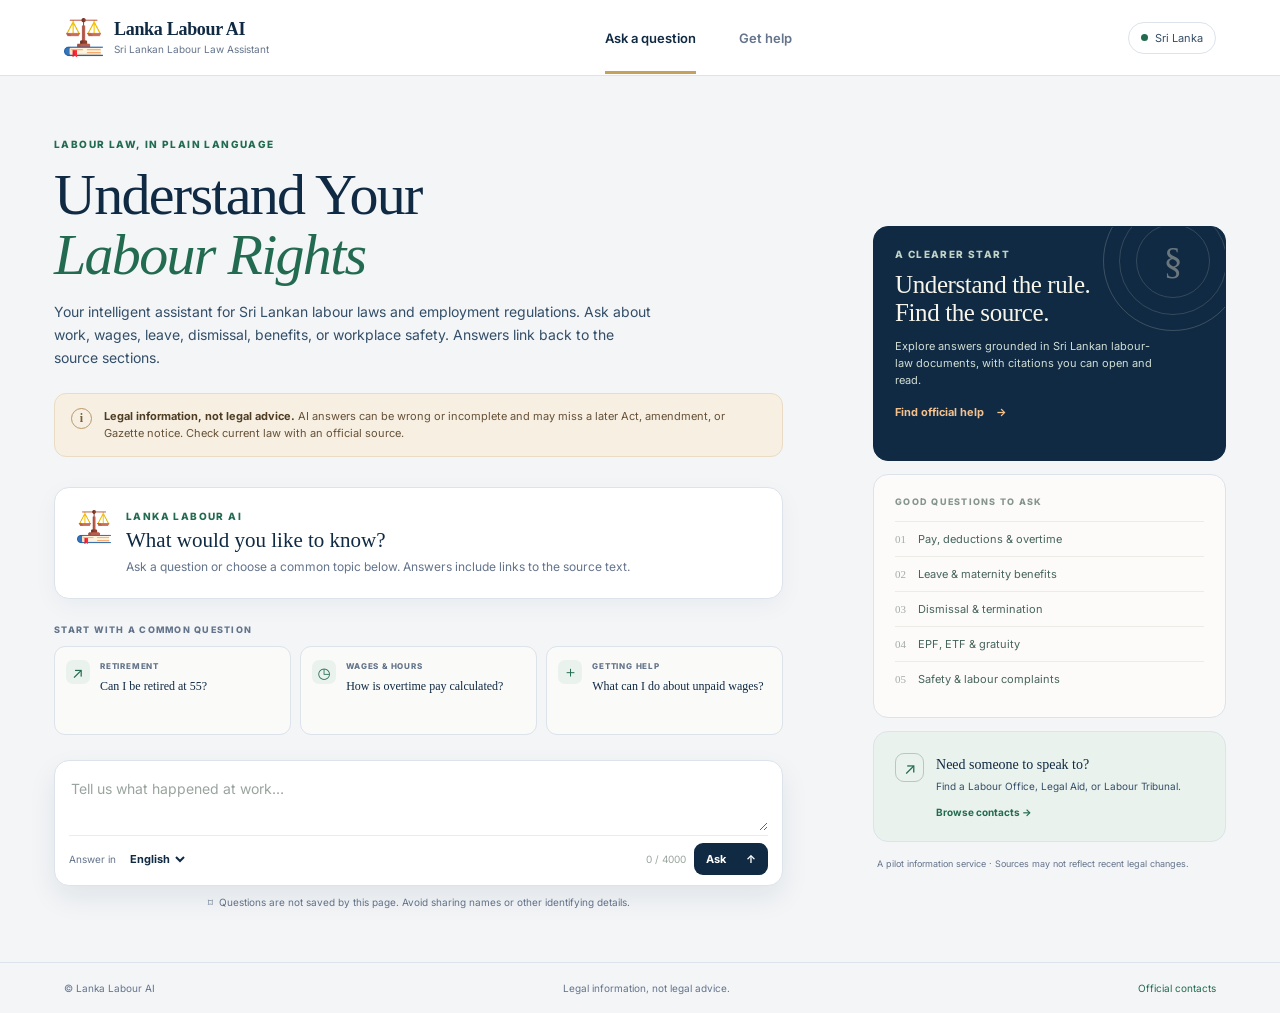
==== commit 6bafd984: "backend added" ====
--- a/frontend/index.html
+++ b/frontend/index.html
@@ -1,12 +1,12 @@
 <!doctype html>
-<html lang="en">
+<html lang="en" data-api-base="https://nithi-sahaya.onrender.com">
 <head>
   <meta charset="utf-8">
   <meta name="viewport" content="width=device-width, initial-scale=1">
   <meta name="theme-color" content="#102A43">
   <meta name="description" content="Sri Lankan labour-law information with links to the source sections.">
   <title>Lanka Labour AI - Sri Lankan Labour Law Assistant</title>
-  <link rel="icon" href="favicon.svg" type="image/svg+xml">
+  <link rel="icon" href="compliant.png" type="image/png">
   <link rel="preconnect" href="https://fonts.googleapis.com">
   <link rel="preconnect" href="https://fonts.gstatic.com" crossorigin>
   <link href="https://fonts.googleapis.com/css2?family=Inter:wght@400;500;600;700;800&family=Noto+Sans+Sinhala:wght@400;500;600;700&family=Noto+Sans+Tamil:wght@400;500;600;700&display=swap" rel="stylesheet">
@@ -16,7 +16,7 @@
 <body>
   <header class="topbar">
     <a class="brand" href="index.html" aria-label="Lanka Labour AI home">
-      <span class="brand-mark" aria-hidden="true">LL</span>
+      <span class="brand-mark" aria-hidden="true"><img src="compliant.png" alt=""></span>
       <span><strong>Lanka Labour AI</strong><small>Sri Lankan Labour Law Assistant</small></span>
     </a>
     <nav aria-label="Main navigation">
@@ -41,7 +41,7 @@
 
       <div id="messages" class="messages" aria-live="polite" aria-label="Conversation">
         <article class="welcome-card">
-          <div class="assistant-avatar" aria-hidden="true">LL</div>
+          <div class="assistant-avatar" aria-hidden="true"><img src="compliant.png" alt=""></div>
           <div>
             <p class="message-kicker">LANKA LABOUR AI</p>
             <h2>What would you like to know?</h2>
--- a/frontend/styles.css
+++ b/frontend/styles.css
@@ -23,8 +23,9 @@
 a { color: inherit; }
 .topbar { height: 76px; padding: 0 clamp(20px, 5vw, 76px); display: flex; align-items: center; justify-content: space-between; border-bottom: 1px solid #DCE3EA; background: #FFFFFF; }
 .brand { display: inline-flex; align-items: center; gap: 11px; text-decoration: none; line-height: 1.1; }
-.brand-mark, .assistant-avatar { display: grid; place-items: center; color: #FFFFFF; background: var(--green-deep); font-weight: 700; }
-.brand-mark { width: 39px; height: 39px; border-radius: 13px 13px 13px 4px; font-size: 17px; }
+.brand-mark, .assistant-avatar { display: grid; place-items: center; background: transparent; }
+.brand-mark { width: 39px; height: 39px; }
+.brand-mark img, .assistant-avatar img { display: block; width: 100%; height: 100%; object-fit: contain; }
 .brand strong { display: block; font-family: Georgia, serif; font-size: 18px; letter-spacing: -.3px; }
 .brand small { display: block; color: var(--muted); font-size: 10px; margin-top: 4px; }
 .topbar nav { display: flex; gap: clamp(18px, 3.3vw, 46px); align-items: center; }
@@ -45,7 +46,7 @@
 .messages { display: grid; gap: 16px; }
 .welcome-card, .assistant-message, .user-message { background: var(--white); border: 1px solid var(--line); border-radius: 15px; box-shadow: 0 7px 24px rgba(16,42,67,.045); }
 .welcome-card { padding: 22px; display: flex; align-items: flex-start; gap: 15px; }
-.assistant-avatar { width: 34px; height: 34px; flex: 0 0 34px; border-radius: 11px 11px 11px 3px; font-size: 14px; }
+.assistant-avatar { width: 34px; height: 34px; flex: 0 0 34px; }
 .welcome-card h2 { margin: 6px 0 5px; font: 500 21px Georgia, serif; }
 .welcome-card p:last-child { color: var(--muted); margin: 0; font-size: 12px; line-height: 1.5; }
 .starter-area { margin: 25px 0; }
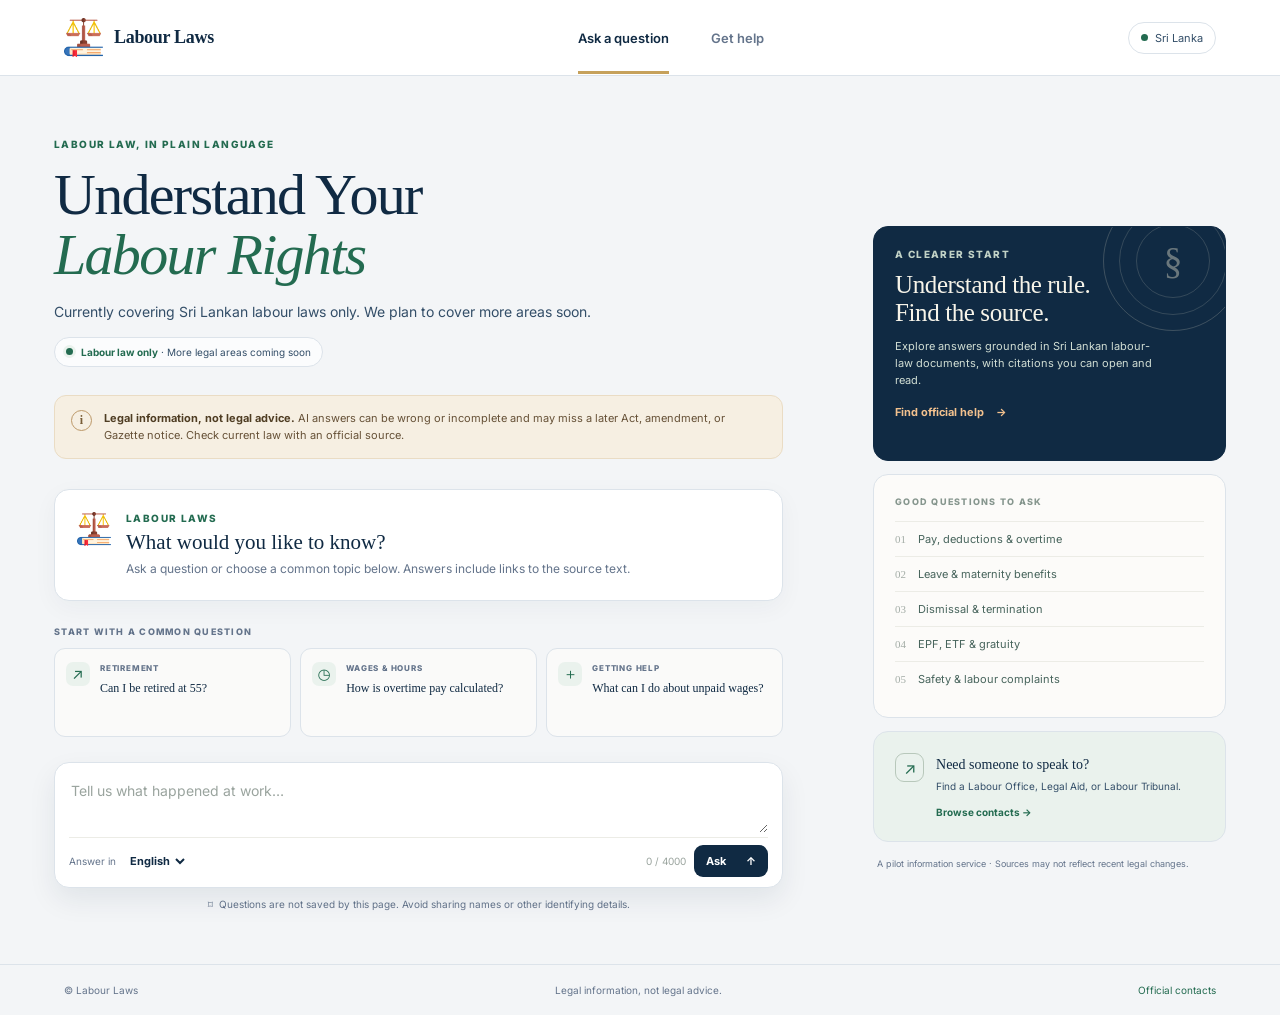
==== commit c8a62370: "ui fixes" ====
--- a/frontend/index.html
+++ b/frontend/index.html
@@ -5,7 +5,7 @@
   <meta name="viewport" content="width=device-width, initial-scale=1">
   <meta name="theme-color" content="#102A43">
   <meta name="description" content="Sri Lankan labour-law information with links to the source sections.">
-  <title>Lanka Labour AI - Sri Lankan Labour Law Assistant</title>
+  <title>Labour Laws</title>
   <link rel="icon" href="compliant.png" type="image/png">
   <link rel="preconnect" href="https://fonts.googleapis.com">
   <link rel="preconnect" href="https://fonts.gstatic.com" crossorigin>
@@ -15,9 +15,9 @@
 </head>
 <body>
   <header class="topbar">
-    <a class="brand" href="index.html" aria-label="Lanka Labour AI home">
+    <a class="brand" href="index.html" aria-label="Labour Laws home">
       <span class="brand-mark" aria-hidden="true"><img src="compliant.png" alt=""></span>
-      <span><strong>Lanka Labour AI</strong><small>Sri Lankan Labour Law Assistant</small></span>
+      <span><strong>Labour Laws</strong></span>
     </a>
     <nav aria-label="Main navigation">
       <a class="nav-link active" href="index.html" aria-current="page">Ask a question</a>
@@ -31,7 +31,8 @@
       <div class="intro">
         <p class="eyebrow">LABOUR LAW, IN PLAIN LANGUAGE</p>
         <h1 id="page-title">Understand Your<br><em>Labour Rights</em></h1>
-        <p class="intro-copy">Your intelligent assistant for Sri Lankan labour laws and employment regulations. Ask about work, wages, leave, dismissal, benefits, or workplace safety. Answers link back to the source sections.</p>
+        <p class="intro-copy">Currently covering Sri Lankan labour laws only. We plan to cover more areas soon.</p>
+        <div class="coverage-note" role="note"><span class="coverage-dot" aria-hidden="true"></span><span><strong>Labour law only</strong> · More legal areas coming soon</span></div>
       </div>
 
       <div class="legal-notice" role="note">
@@ -43,7 +44,7 @@
         <article class="welcome-card">
           <div class="assistant-avatar" aria-hidden="true"><img src="compliant.png" alt=""></div>
           <div>
-            <p class="message-kicker">LANKA LABOUR AI</p>
+            <p class="message-kicker">LABOUR LAWS</p>
             <h2>What would you like to know?</h2>
             <p>Ask a question or choose a common topic below. Answers include links to the source text.</p>
           </div>
@@ -112,6 +113,6 @@
     </aside>
   </main>
 
-  <footer><span>© Lanka Labour AI</span><span>Legal information, not legal advice.</span><a href="contacts.html">Official contacts</a></footer>
+  <footer><span>© Labour Laws</span><span>Legal information, not legal advice.</span><a href="contacts.html">Official contacts</a></footer>
 </body>
 </html>
--- a/frontend/styles.css
+++ b/frontend/styles.css
@@ -42,9 +42,15 @@
 .intro-copy { margin: 0; max-width: 600px; color: var(--ink-soft); line-height: 1.65; font-size: 14px; }
 .legal-notice, .contact-note { margin: 24px 0 30px; padding: 14px 16px; display: flex; gap: 12px; align-items: flex-start; background: var(--warning); border: 1px solid #eadcc4; border-radius: 12px; color: #665137; font-size: 11px; line-height: 1.55; }
 .legal-notice strong, .contact-note strong { color: #4f3d23; }
+.coverage-note { display: inline-flex; align-items: center; gap: 8px; margin: 14px 0 4px; padding: 8px 11px; border: 1px solid #dce3ea; border-radius: 999px; background: rgba(255,255,255,.72); color: var(--ink-soft); font-size: 10px; }
+.coverage-note strong { color: var(--green); }
+.coverage-dot { width: 7px; height: 7px; border-radius: 50%; background: var(--green); box-shadow: 0 0 0 3px var(--green-pale); }
 .notice-icon { width: 21px; height: 21px; flex: 0 0 21px; border: 1px solid #bc9868; color: #785d37; border-radius: 50%; text-align: center; line-height: 19px; font: 700 12px/19px Georgia, serif; }
-.messages { display: grid; gap: 16px; }
+.messages { display: grid; gap: 20px; }
 .welcome-card, .assistant-message, .user-message { background: var(--white); border: 1px solid var(--line); border-radius: 15px; box-shadow: 0 7px 24px rgba(16,42,67,.045); }
+.assistant-message, .user-message { animation: chat-pop-in .28s cubic-bezier(.2,.75,.25,1) both; }
+@keyframes chat-pop-in { from { opacity: 0; transform: translateY(10px) scale(.985); } to { opacity: 1; transform: translateY(0) scale(1); } }
+@media (prefers-reduced-motion: reduce) { .assistant-message, .user-message { animation: none; } }
 .welcome-card { padding: 22px; display: flex; align-items: flex-start; gap: 15px; }
 .assistant-avatar { width: 34px; height: 34px; flex: 0 0 34px; }
 .welcome-card h2 { margin: 6px 0 5px; font: 500 21px Georgia, serif; }
@@ -95,6 +101,9 @@
 footer a { text-decoration: none; color: var(--green); }
 .user-message { justify-self: end; max-width: 85%; padding: 12px 16px; background: var(--green); border-color: var(--green); color: white; font-size: 13px; line-height: 1.55; white-space: pre-wrap; overflow-wrap: anywhere; }
 .assistant-message { padding: 18px; }
+.loading-state { display: flex; align-items: center; gap: 10px; margin: 2px 0 2px 44px; padding: 11px 13px; width: fit-content; max-width: calc(100% - 44px); border: 1px solid #e2e9e4; border-radius: 12px; background: #f7faf8; color: var(--ink-soft); font-size: 11px; }
+.loading-spinner { width: 15px; height: 15px; flex: 0 0 15px; border: 2px solid #d2e2d8; border-top-color: var(--green); border-radius: 50%; animation: loading-spin .8s linear infinite; }
+@keyframes loading-spin { to { transform: rotate(360deg); } }
 .assistant-header { display: flex; align-items: center; gap: 10px; margin-bottom: 13px; }
 .assistant-header strong { font: 500 15px Georgia, serif; }
 .assistant-header small { display: block; color: var(--muted); font-size: 9px; margin-top: 4px; }
@@ -124,6 +133,7 @@
 .typing-indicator i { width: 5px; height: 5px; border-radius: 50%; background: #709082; animation: pulse 1s infinite alternate; }
 .typing-indicator i:nth-child(2) { animation-delay: .2s; }.typing-indicator i:nth-child(3) { animation-delay: .4s; }
 @keyframes pulse { from { opacity: .3; transform: translateY(0); } to { opacity: 1; transform: translateY(-3px); } }
+@media (prefers-reduced-motion: reduce) { .loading-spinner, .typing-indicator i { animation: none; } }
 .sr-only { position: absolute; width: 1px; height: 1px; padding: 0; margin: -1px; overflow: hidden; clip: rect(0,0,0,0); white-space: nowrap; border: 0; }
 
 /* Contacts page */
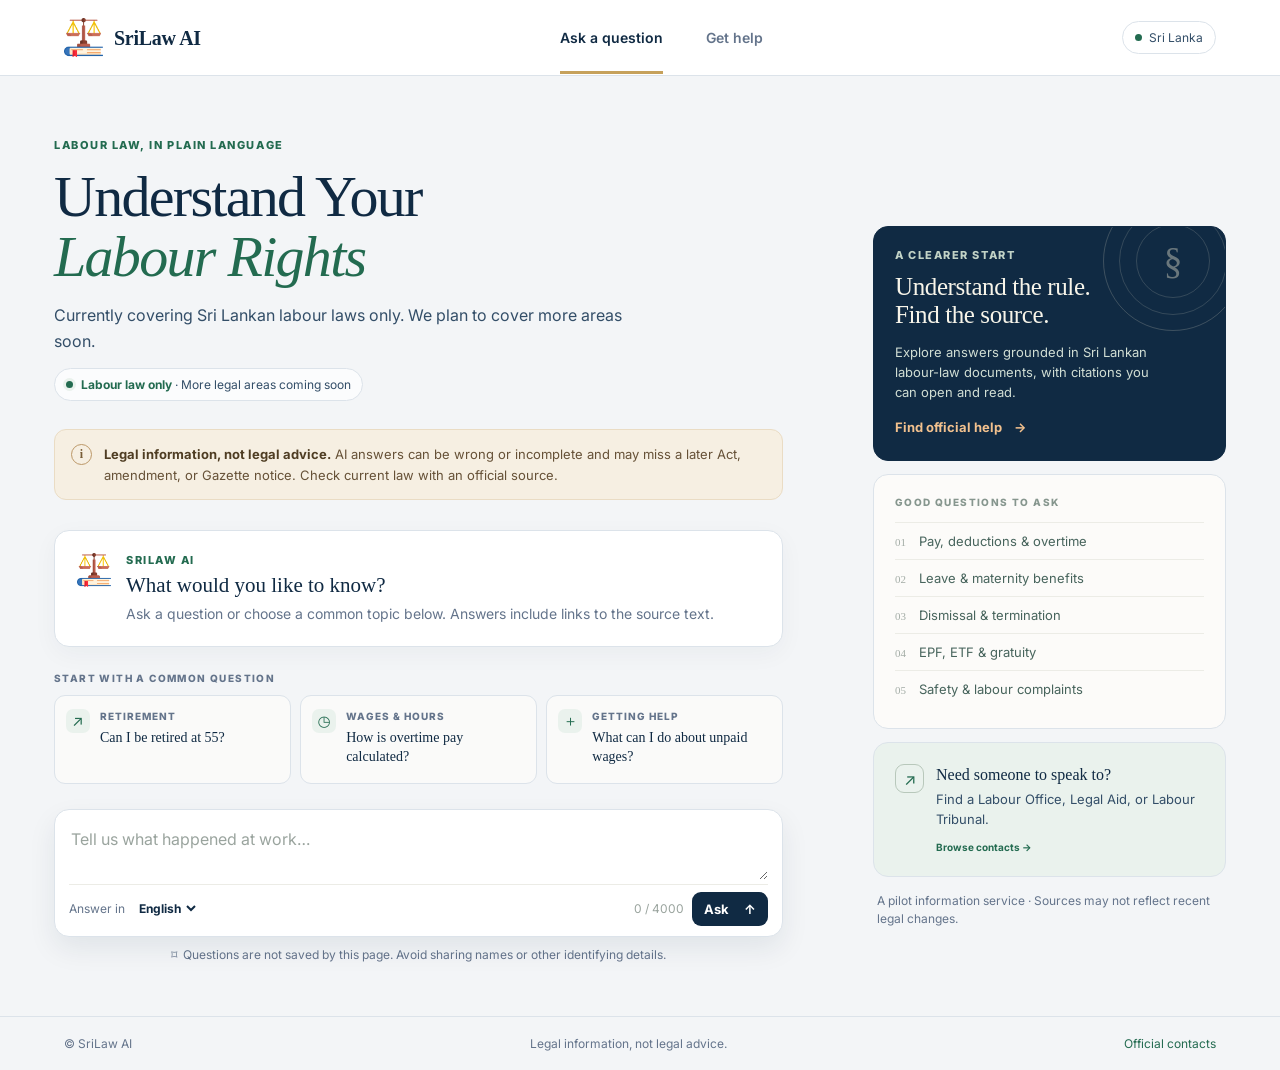
==== commit 56d8d239: "ui fixes" ====
--- a/frontend/index.html
+++ b/frontend/index.html
@@ -5,7 +5,7 @@
   <meta name="viewport" content="width=device-width, initial-scale=1">
   <meta name="theme-color" content="#102A43">
   <meta name="description" content="Sri Lankan labour-law information with links to the source sections.">
-  <title>Labour Laws</title>
+  <title>SriLaw AI</title>
   <link rel="icon" href="compliant.png" type="image/png">
   <link rel="preconnect" href="https://fonts.googleapis.com">
   <link rel="preconnect" href="https://fonts.gstatic.com" crossorigin>
@@ -15,9 +15,9 @@
 </head>
 <body>
   <header class="topbar">
-    <a class="brand" href="index.html" aria-label="Labour Laws home">
+    <a class="brand" href="index.html" aria-label="SriLaw AI home">
       <span class="brand-mark" aria-hidden="true"><img src="compliant.png" alt=""></span>
-      <span><strong>Labour Laws</strong></span>
+      <span><strong>SriLaw AI</strong></span>
     </a>
     <nav aria-label="Main navigation">
       <a class="nav-link active" href="index.html" aria-current="page">Ask a question</a>
@@ -44,7 +44,7 @@
         <article class="welcome-card">
           <div class="assistant-avatar" aria-hidden="true"><img src="compliant.png" alt=""></div>
           <div>
-            <p class="message-kicker">LABOUR LAWS</p>
+            <p class="message-kicker">SRILAW AI</p>
             <h2>What would you like to know?</h2>
             <p>Ask a question or choose a common topic below. Answers include links to the source text.</p>
           </div>
@@ -113,6 +113,6 @@
     </aside>
   </main>
 
-  <footer><span>© Labour Laws</span><span>Legal information, not legal advice.</span><a href="contacts.html">Official contacts</a></footer>
+  <footer><span>© SriLaw AI</span><span>Legal information, not legal advice.</span><a href="contacts.html">Official contacts</a></footer>
 </body>
 </html>
--- a/frontend/styles.css
+++ b/frontend/styles.css
@@ -101,7 +101,7 @@
 footer a { text-decoration: none; color: var(--green); }
 .user-message { justify-self: end; max-width: 85%; padding: 12px 16px; background: var(--green); border-color: var(--green); color: white; font-size: 13px; line-height: 1.55; white-space: pre-wrap; overflow-wrap: anywhere; }
 .assistant-message { padding: 18px; }
-.loading-state { display: flex; align-items: center; gap: 10px; margin: 2px 0 2px 44px; padding: 11px 13px; width: fit-content; max-width: calc(100% - 44px); border: 1px solid #e2e9e4; border-radius: 12px; background: #f7faf8; color: var(--ink-soft); font-size: 11px; }
+.loading-state { display: flex; align-items: center; gap: 10px; margin: .5rem 0 2px 44px; padding: 11px 13px; width: fit-content; max-width: calc(100% - 44px); border: 1px solid #e2e9e4; border-radius: 12px; background: #f7faf8; color: var(--ink-soft); font-size: 11px; }
 .loading-spinner { width: 15px; height: 15px; flex: 0 0 15px; border: 2px solid #d2e2d8; border-top-color: var(--green); border-radius: 50%; animation: loading-spin .8s linear infinite; }
 @keyframes loading-spin { to { transform: rotate(360deg); } }
 .assistant-header { display: flex; align-items: center; gap: 10px; margin-bottom: 13px; }
@@ -187,3 +187,37 @@
 .status-pill i { background: #236B50; }
 .send-button:hover { background: #183B56; }
 @media (max-width: 600px) { .status-pill { display: none; } .intro h1 { font-size: clamp(38px, 11vw, 48px); } .composer textarea { font-size: 16px; } }
+
+/* Larger, more readable interface type */
+.brand strong { font-size: 20px; }
+.nav-link { font-size: 14px; }
+.status-pill { font-size: 12px; }
+.eyebrow, .section-label, .message-kicker { font-size: 11px; }
+.intro-copy { font-size: 16px; }
+.legal-notice, .contact-note { font-size: 13px; }
+.coverage-note { font-size: 12px; }
+.welcome-card p:last-child { font-size: 14px; }
+.starter-area .section-label, .scope-card .section-label, .contact-card .section-label { font-size: 10px; }
+.starter-card small { font-size: 10px; }
+.starter-card strong { font-size: 14px; }
+.composer textarea { font-size: 16px; }
+.language-control label, .language-control select, .char-count, .privacy-note { font-size: 12px; }
+.send-button { font-size: 13px; }
+.coverage-card p:not(.eyebrow), .coverage-card .text-link, .topic-list li, .help-card p { font-size: 13px; }
+.help-card strong { font-size: 16px; }
+.version-note, footer { font-size: 12px; }
+.user-message, .assistant-answer { font-size: 15px; }
+.loading-state { font-size: 13px; }
+.assistant-header strong { font-size: 17px; }
+.assistant-header small { font-size: 12px; }
+.citation-link, .source-toggle, .retry-button, .refusal-label, .feedback, .feedback-note, .web-source-link { font-size: 12px; }
+.source-card h4 { font-size: 13px; }
+.source-card .source-subtitle, .source-card blockquote { font-size: 12px; }
+.contacts-heading > p:last-child, .contact-card > p:not(.section-label) { font-size: 14px; }
+.primary-link, .secondary-link, .contact-details, .contact-owner { font-size: 12px; }
+@media (max-width: 600px) {
+  .nav-link { font-size: 12px; }
+  .legal-notice { font-size: 12px; }
+  .status-pill { font-size: 11px; }
+  .brand strong { font-size: 18px; }
+}
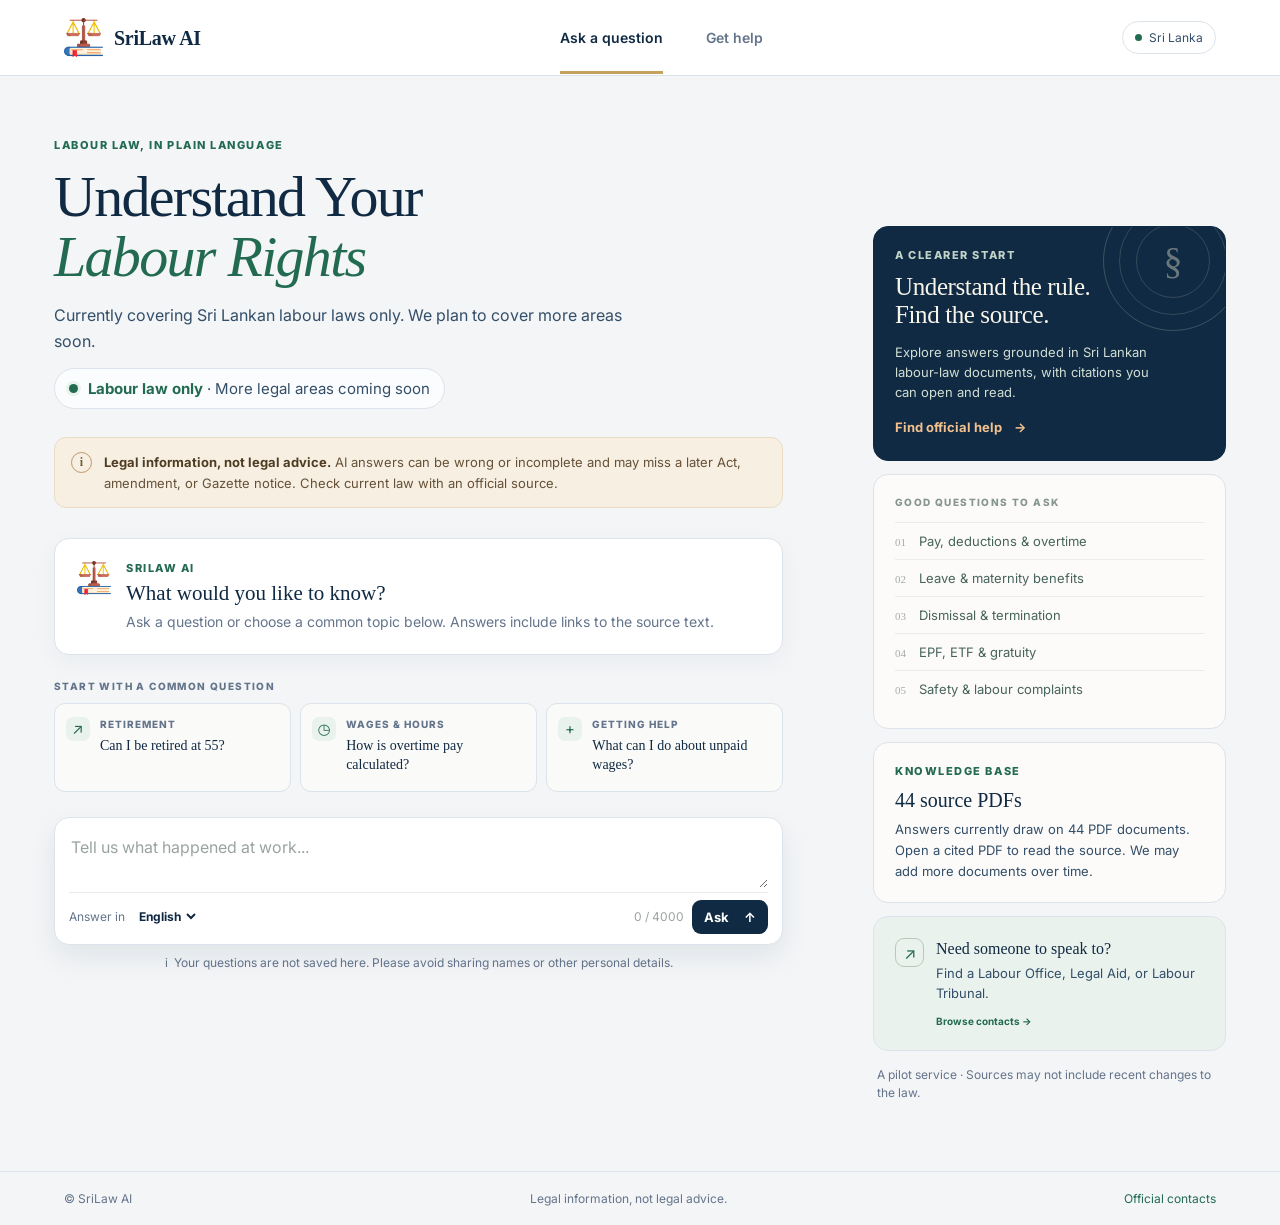
==== commit 476f68c2: "feat:fix dashboards" ====
--- a/frontend/index.html
+++ b/frontend/index.html
@@ -61,21 +61,21 @@
             <span class="starter-icon">◷</span><span><small>WAGES &amp; HOURS</small><strong>How is overtime pay calculated?</strong></span>
           </button>
           <button class="starter-card" data-question="How do I complain about unpaid wages?">
-            <span class="starter-icon">＋</span><span><small>GETTING HELP</small><strong>What can I do about unpaid wages?</strong></span>
+            <span class="starter-icon">+</span><span><small>GETTING HELP</small><strong>What can I do about unpaid wages?</strong></span>
           </button>
         </div>
       </div>
 
       <form id="ask-form" class="composer">
         <label class="sr-only" for="question">Your labour-law question</label>
-        <textarea id="question" name="question" rows="2" maxlength="4000" placeholder="Tell us what happened at work…" required></textarea>
+        <textarea id="question" name="question" rows="2" maxlength="4000" placeholder="Tell us what happened at work..." required></textarea>
         <div class="composer-bottom">
           <div class="language-control">
             <label for="language">Answer in</label>
             <select id="language" name="language">
               <option value="English">English</option>
-              <option value="Sinhala">සිංහල</option>
-              <option value="Tamil">தமிழ்</option>
+              <option value="Sinhala">Sinhala</option>
+              <option value="Tamil">Tamil</option>
             </select>
           </div>
           <div class="composer-actions">
@@ -84,7 +84,7 @@
           </div>
         </div>
       </form>
-      <p class="privacy-note"><span aria-hidden="true">⌑</span> Questions are not saved by this page. Avoid sharing names or other identifying details.</p>
+      <p class="privacy-note"><span aria-hidden="true">i</span> Your questions are not saved here. Please avoid sharing names or other personal details.</p>
     </section>
 
     <aside class="side-panel" aria-label="About this service">
@@ -105,11 +105,16 @@
           <li><span>05</span> Safety &amp; labour complaints</li>
         </ul>
       </section>
+      <section class="panel-card knowledge-card" role="note" aria-labelledby="knowledge-title">
+        <p class="section-label">KNOWLEDGE BASE</p>
+        <h2 id="knowledge-title">44 source PDFs</h2>
+        <p>Answers currently draw on 44 PDF documents. Open a cited PDF to read the source. We may add more documents over time.</p>
+      </section>
       <section class="panel-card help-card">
         <span class="help-mark" aria-hidden="true">↗</span>
         <div><strong>Need someone to speak to?</strong><p>Find a Labour Office, Legal Aid, or Labour Tribunal.</p><a href="contacts.html">Browse contacts <span aria-hidden="true">→</span></a></div>
       </section>
-      <p class="version-note">A pilot information service · Sources may not reflect recent legal changes.</p>
+      <p class="version-note">A pilot service · Sources may not include recent changes to the law.</p>
     </aside>
   </main>
 
--- a/frontend/styles.css
+++ b/frontend/styles.css
@@ -42,9 +42,11 @@
 .intro-copy { margin: 0; max-width: 600px; color: var(--ink-soft); line-height: 1.65; font-size: 14px; }
 .legal-notice, .contact-note { margin: 24px 0 30px; padding: 14px 16px; display: flex; gap: 12px; align-items: flex-start; background: var(--warning); border: 1px solid #eadcc4; border-radius: 12px; color: #665137; font-size: 11px; line-height: 1.55; }
 .legal-notice strong, .contact-note strong { color: #4f3d23; }
-.coverage-note { display: inline-flex; align-items: center; gap: 8px; margin: 14px 0 4px; padding: 8px 11px; border: 1px solid #dce3ea; border-radius: 999px; background: rgba(255,255,255,.72); color: var(--ink-soft); font-size: 10px; }
+.coverage-note { display: inline-flex; align-items: center; gap: 10px; margin: 14px 0 4px; padding: 10px 14px; border: 1px solid #dce3ea; border-radius: 999px; background: rgba(255,255,255,.72); color: var(--ink-soft); font-size: 15px; }
 .coverage-note strong { color: var(--green); }
-.coverage-dot { width: 7px; height: 7px; border-radius: 50%; background: var(--green); box-shadow: 0 0 0 3px var(--green-pale); }
+.coverage-dot { width: 9px; height: 9px; flex: 0 0 9px; border-radius: 50%; background: var(--green); box-shadow: 0 0 0 3px var(--green-pale); animation: coverage-pointer-blink 1.2s ease-in-out infinite; }
+@keyframes coverage-pointer-blink { 50% { opacity: .25; box-shadow: 0 0 0 6px var(--green-pale); } }
+@media (prefers-reduced-motion: reduce) { .coverage-dot { animation: none; } }
 .notice-icon { width: 21px; height: 21px; flex: 0 0 21px; border: 1px solid #bc9868; color: #785d37; border-radius: 50%; text-align: center; line-height: 19px; font: 700 12px/19px Georgia, serif; }
 .messages { display: grid; gap: 20px; }
 .welcome-card, .assistant-message, .user-message { background: var(--white); border: 1px solid var(--line); border-radius: 15px; box-shadow: 0 7px 24px rgba(16,42,67,.045); }
@@ -88,6 +90,8 @@
 .panel-orbit::before { inset: 15px; }.panel-orbit::after { inset: 32px; }
 .panel-orbit span { font: 38px Georgia, serif; color: rgba(243,236,211,.4); }
 .scope-card .section-label { color: #86968e; font-size: 9px; }
+.knowledge-card h2 { margin: 10px 0 7px; font: 500 20px/1.2 Georgia, serif; }
+.knowledge-card > p:last-child { margin: 0; color: var(--ink-soft); font-size: 11px; line-height: 1.6; }
 .topic-list { list-style: none; margin: 14px 0 0; padding: 0; }
 .topic-list li { border-top: 1px solid #ecece6; padding: 10px 0; color: #47645c; font-size: 11px; }
 .topic-list li span { color: #a4ada7; font: 11px Georgia, serif; margin-right: 9px; }
@@ -143,7 +147,8 @@
 .contact-grid { display: grid; grid-template-columns: repeat(3, minmax(0, 1fr)); gap: 14px; margin-top: 34px; }
 .contact-card { min-height: 315px; padding: 22px; background: var(--white); border: 1px solid var(--line); border-radius: 15px; box-shadow: 0 10px 35px rgba(16,42,67,.04); }
 .contact-card.contact-featured { background: var(--green-deep); color: #f7f4e9; border-color: var(--green-deep); }
-.contact-icon { display: grid; place-items: center; width: 40px; height: 40px; margin-bottom: 19px; border-radius: 12px 12px 12px 4px; color: var(--green-deep); background: var(--green-pale); font: 20px Georgia, serif; }
+.contact-icon { display: grid; place-items: center; width: 40px; height: 40px; margin-bottom: 19px; border-radius: 12px 12px 12px 4px; color: var(--green-deep); background: var(--green-pale); }
+.contact-icon svg { width: 21px; height: 21px; }
 .contact-featured .contact-icon { color: #f2c18e; background: rgba(255,255,255,.11); }
 .contact-card .section-label { color: #82928a; font-size: 9px; }
 .contact-featured .section-label { color: #bdd2c4; }
@@ -195,7 +200,7 @@
 .eyebrow, .section-label, .message-kicker { font-size: 11px; }
 .intro-copy { font-size: 16px; }
 .legal-notice, .contact-note { font-size: 13px; }
-.coverage-note { font-size: 12px; }
+.coverage-note { font-size: 15px; }
 .welcome-card p:last-child { font-size: 14px; }
 .starter-area .section-label, .scope-card .section-label, .contact-card .section-label { font-size: 10px; }
 .starter-card small { font-size: 10px; }
@@ -203,7 +208,7 @@
 .composer textarea { font-size: 16px; }
 .language-control label, .language-control select, .char-count, .privacy-note { font-size: 12px; }
 .send-button { font-size: 13px; }
-.coverage-card p:not(.eyebrow), .coverage-card .text-link, .topic-list li, .help-card p { font-size: 13px; }
+.coverage-card p:not(.eyebrow), .coverage-card .text-link, .topic-list li, .help-card p, .knowledge-card > p:last-child { font-size: 13px; }
 .help-card strong { font-size: 16px; }
 .version-note, footer { font-size: 12px; }
 .user-message, .assistant-answer { font-size: 15px; }
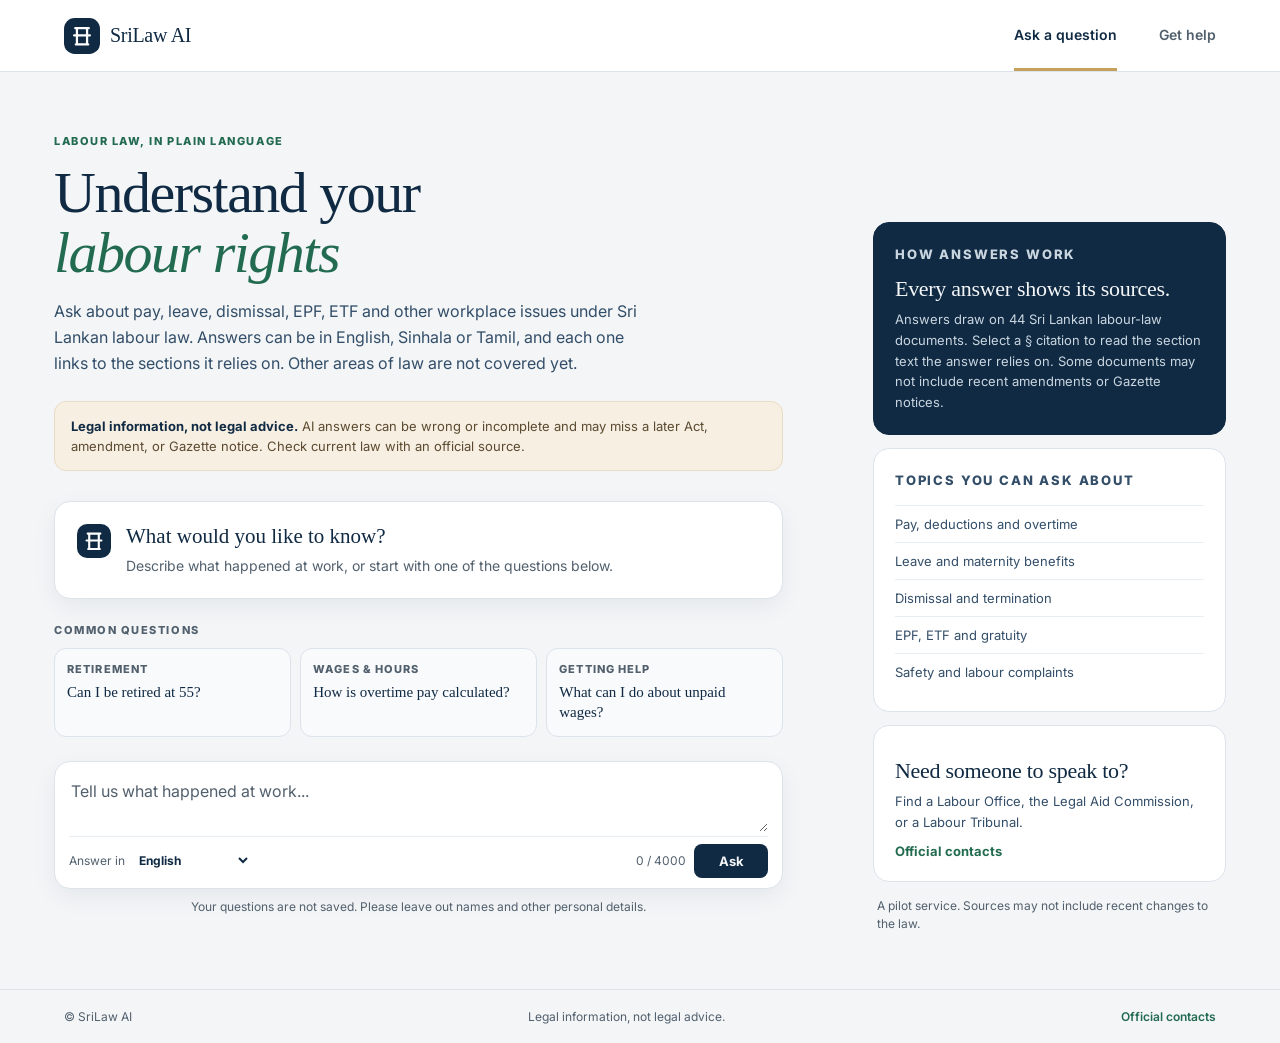
==== commit 3d4886f5: "fix: ui polish" ====
--- a/frontend/index.html
+++ b/frontend/index.html
@@ -3,118 +3,117 @@
 <head>
   <meta charset="utf-8">
   <meta name="viewport" content="width=device-width, initial-scale=1">
+  <title>SriLaw AI · Sri Lankan labour law in plain language</title>
+  <meta name="description" content="Ask questions about Sri Lankan labour law in English, Sinhala or Tamil. Answers cite the sections of the Acts they rely on. Legal information, not legal advice.">
   <meta name="theme-color" content="#102A43">
-  <meta name="description" content="Sri Lankan labour-law information with links to the source sections.">
-  <title>SriLaw AI</title>
-  <link rel="icon" href="compliant.png" type="image/png">
+  <meta property="og:type" content="website">
+  <meta property="og:site_name" content="SriLaw AI">
+  <meta property="og:title" content="SriLaw AI · Sri Lankan labour law in plain language">
+  <meta property="og:description" content="Ask about pay, leave, dismissal, EPF, ETF and gratuity. Answers cite the sections they rely on.">
+  <meta property="og:locale" content="en_LK">
+  <meta name="twitter:card" content="summary">
+  <meta name="twitter:title" content="SriLaw AI · Sri Lankan labour law in plain language">
+  <meta name="twitter:description" content="Ask about pay, leave, dismissal, EPF, ETF and gratuity. Answers cite the sections they rely on.">
+  <link rel="icon" href="favicon.svg" type="image/svg+xml">
+  <link rel="apple-touch-icon" href="apple-touch-icon.png">
   <link rel="preconnect" href="https://fonts.googleapis.com">
   <link rel="preconnect" href="https://fonts.gstatic.com" crossorigin>
-  <link href="https://fonts.googleapis.com/css2?family=Inter:wght@400;500;600;700;800&family=Noto+Sans+Sinhala:wght@400;500;600;700&family=Noto+Sans+Tamil:wght@400;500;600;700&display=swap" rel="stylesheet">
+  <link href="https://fonts.googleapis.com/css2?family=Inter:wght@400;600;700;800&family=Noto+Sans+Sinhala:wght@400;700&family=Noto+Sans+Tamil:wght@400;700&display=swap" rel="stylesheet">
   <link rel="stylesheet" href="styles.css">
   <script src="app.js" defer></script>
 </head>
 <body>
+  <a class="skip-link" href="#question">Skip to the question box</a>
   <header class="topbar">
-    <a class="brand" href="index.html" aria-label="SriLaw AI home">
-      <span class="brand-mark" aria-hidden="true"><img src="compliant.png" alt=""></span>
-      <span><strong>SriLaw AI</strong></span>
+    <a class="brand" href="index.html">
+      <img src="favicon.svg" alt="" width="36" height="36">
+      <strong>SriLaw AI</strong>
     </a>
     <nav aria-label="Main navigation">
-      <a class="nav-link active" href="index.html" aria-current="page">Ask a question</a>
+      <a class="nav-link" href="index.html" aria-current="page">Ask a question</a>
       <a class="nav-link" href="contacts.html">Get help</a>
     </nav>
-    <span class="status-pill"><i></i> Sri Lanka</span>
   </header>
 
   <main class="layout">
     <section class="conversation" aria-labelledby="page-title">
-      <div class="intro">
-        <p class="eyebrow">LABOUR LAW, IN PLAIN LANGUAGE</p>
-        <h1 id="page-title">Understand Your<br><em>Labour Rights</em></h1>
-        <p class="intro-copy">Currently covering Sri Lankan labour laws only. We plan to cover more areas soon.</p>
-        <div class="coverage-note" role="note"><span class="coverage-dot" aria-hidden="true"></span><span><strong>Labour law only</strong> · More legal areas coming soon</span></div>
-      </div>
+      <p class="eyebrow">Labour law, in plain language</p>
+      <h1 id="page-title" class="page-title">Understand your<br><em>labour rights</em></h1>
+      <p class="lead">Ask about pay, leave, dismissal, EPF, ETF and other workplace issues under Sri Lankan labour law. Answers can be in English, Sinhala or Tamil, and each one links to the sections it relies on. Other areas of law are not covered yet.</p>
 
-      <div class="legal-notice" role="note">
-        <span class="notice-icon" aria-hidden="true">i</span>
-        <span><strong>Legal information, not legal advice.</strong> AI answers can be wrong or incomplete and may miss a later Act, amendment, or Gazette notice. Check current law with an official source.</span>
+      <div class="notice" role="note">
+        <p><strong>Legal information, not legal advice.</strong> AI answers can be wrong or incomplete and may miss a later Act, amendment, or Gazette notice. Check current law with an official source.</p>
       </div>
 
       <div id="messages" class="messages" aria-live="polite" aria-label="Conversation">
         <article class="welcome-card">
-          <div class="assistant-avatar" aria-hidden="true"><img src="compliant.png" alt=""></div>
+          <img class="assistant-avatar" src="favicon.svg" alt="" width="34" height="34">
           <div>
-            <p class="message-kicker">SRILAW AI</p>
             <h2>What would you like to know?</h2>
-            <p>Ask a question or choose a common topic below. Answers include links to the source text.</p>
+            <p>Describe what happened at work, or start with one of the questions below.</p>
           </div>
         </article>
       </div>
 
       <div class="starter-area" id="starter-area">
-        <p class="section-label">START WITH A COMMON QUESTION</p>
-        <div class="starter-grid">
-          <button class="starter-card" data-question="My employer wants to retire me at 55. What can I do?">
-            <span class="starter-icon">↗</span><span><small>RETIREMENT</small><strong>Can I be retired at 55?</strong></span>
+        <p class="section-label" id="starter-label">Common questions</p>
+        <div class="starter-grid" role="group" aria-labelledby="starter-label">
+          <button class="starter-card" type="button" data-question="My employer wants to retire me at 55. What can I do?">
+            <small>RETIREMENT</small><strong>Can I be retired at 55?</strong>
           </button>
-          <button class="starter-card" data-question="How is overtime pay calculated under Sri Lankan labour law?">
-            <span class="starter-icon">◷</span><span><small>WAGES &amp; HOURS</small><strong>How is overtime pay calculated?</strong></span>
+          <button class="starter-card" type="button" data-question="How is overtime pay calculated under Sri Lankan labour law?">
+            <small>WAGES &amp; HOURS</small><strong>How is overtime pay calculated?</strong>
           </button>
-          <button class="starter-card" data-question="How do I complain about unpaid wages?">
-            <span class="starter-icon">+</span><span><small>GETTING HELP</small><strong>What can I do about unpaid wages?</strong></span>
+          <button class="starter-card" type="button" data-question="How do I complain about unpaid wages?">
+            <small>GETTING HELP</small><strong>What can I do about unpaid wages?</strong>
           </button>
         </div>
       </div>
 
-      <form id="ask-form" class="composer">
+      <form id="ask-form" class="composer" novalidate>
         <label class="sr-only" for="question">Your labour-law question</label>
-        <textarea id="question" name="question" rows="2" maxlength="4000" placeholder="Tell us what happened at work..." required></textarea>
+        <textarea id="question" name="question" rows="2" minlength="2" maxlength="4000" placeholder="Tell us what happened at work..." required aria-describedby="form-error"></textarea>
         <div class="composer-bottom">
           <div class="language-control">
             <label for="language">Answer in</label>
             <select id="language" name="language">
               <option value="English">English</option>
-              <option value="Sinhala">Sinhala</option>
-              <option value="Tamil">Tamil</option>
+              <option value="Sinhala">සිංහල (Sinhala)</option>
+              <option value="Tamil">தமிழ் (Tamil)</option>
             </select>
           </div>
           <div class="composer-actions">
-            <span id="char-count" class="char-count">0 / 4000</span>
-            <button id="send-button" class="send-button" type="submit"><span>Ask</span><span aria-hidden="true">↑</span></button>
+            <span id="char-count" class="char-count" aria-hidden="true">0 / 4000</span>
+            <button id="send-button" class="send-button" type="submit">Ask</button>
           </div>
         </div>
       </form>
-      <p class="privacy-note"><span aria-hidden="true">i</span> Your questions are not saved here. Please avoid sharing names or other personal details.</p>
+      <p id="form-error" class="form-error" role="alert" hidden></p>
+      <p class="privacy-note">Your questions are not saved. Please leave out names and other personal details.</p>
     </section>
 
     <aside class="side-panel" aria-label="About this service">
-      <section class="panel-card coverage-card">
-        <div class="panel-orbit" aria-hidden="true"><span>§</span></div>
-        <p class="eyebrow">A CLEARER START</p>
-        <h2>Understand the rule.<br>Find the source.</h2>
-        <p>Explore answers grounded in Sri Lankan labour-law documents, with citations you can open and read.</p>
-        <a class="text-link" href="contacts.html">Find official help <span aria-hidden="true">→</span></a>
+      <section class="panel-card panel-dark">
+        <p class="eyebrow">How answers work</p>
+        <h2>Every answer shows its sources.</h2>
+        <p>Answers draw on 44 Sri Lankan labour-law documents. Select a § citation to read the section text the answer relies on. Some documents may not include recent amendments or Gazette notices.</p>
       </section>
-      <section class="panel-card scope-card">
-        <p class="section-label">GOOD QUESTIONS TO ASK</p>
+      <section class="panel-card">
+        <p class="section-label">Topics you can ask about</p>
         <ul class="topic-list">
-          <li><span>01</span> Pay, deductions &amp; overtime</li>
-          <li><span>02</span> Leave &amp; maternity benefits</li>
-          <li><span>03</span> Dismissal &amp; termination</li>
-          <li><span>04</span> EPF, ETF &amp; gratuity</li>
-          <li><span>05</span> Safety &amp; labour complaints</li>
+          <li>Pay, deductions and overtime</li>
+          <li>Leave and maternity benefits</li>
+          <li>Dismissal and termination</li>
+          <li>EPF, ETF and gratuity</li>
+          <li>Safety and labour complaints</li>
         </ul>
       </section>
-      <section class="panel-card knowledge-card" role="note" aria-labelledby="knowledge-title">
-        <p class="section-label">KNOWLEDGE BASE</p>
-        <h2 id="knowledge-title">44 source PDFs</h2>
-        <p>Answers currently draw on 44 PDF documents. Open a cited PDF to read the source. We may add more documents over time.</p>
+      <section class="panel-card">
+        <h2>Need someone to speak to?</h2>
+        <p>Find a Labour Office, the Legal Aid Commission, or a Labour Tribunal.</p>
+        <a href="contacts.html">Official contacts</a>
       </section>
-      <section class="panel-card help-card">
-        <span class="help-mark" aria-hidden="true">↗</span>
-        <div><strong>Need someone to speak to?</strong><p>Find a Labour Office, Legal Aid, or Labour Tribunal.</p><a href="contacts.html">Browse contacts <span aria-hidden="true">→</span></a></div>
-      </section>
-      <p class="version-note">A pilot service · Sources may not include recent changes to the law.</p>
+      <p class="version-note">A pilot service. Sources may not include recent changes to the law.</p>
     </aside>
   </main>
 
--- a/frontend/styles.css
+++ b/frontend/styles.css
@@ -1,228 +1,214 @@
 :root {
   color-scheme: light;
+
+  /* Colour. Text tokens meet WCAG AA (4.5:1) on --surface and --paper. */
   --ink: #102A43;
-  --navy-hover: #183B56;
+  --ink-hover: #183B56;
   --ink-soft: #334E68;
-  --muted: #64748B;
+  --muted: #52606D;
   --paper: #F3F5F7;
-  --white: #FFFFFF;
+  --surface: #FFFFFF;
+  --surface-alt: #F8FAFC;
   --line: #DCE3EA;
-  --green: #236B50;
-  --green-deep: #102A43;
-  --green-pale: #EAF2ED;
+  --line-soft: #E9EEF2;
+  --accent: #236B50;
+  --accent-pale: #EAF2ED;
+  --accent-line: #B8CEC0;
   --gold: #C6A15B;
-  --warning: #f6efe2;
-  --shadow: 0 22px 60px rgba(16, 42, 67, .08);
-  font-family: Inter, "Noto Sans Sinhala", "Noto Sans Tamil", "Nirmala UI", system-ui, -apple-system, BlinkMacSystemFont, "Segoe UI", sans-serif;
+  --focus: #9A6B12;
+  --notice-bg: #F6EFE2;
+  --notice-line: #EADCC4;
+  --notice-ink: #5C4A30;
+  --on-dark: #F3F5F7;
+  --on-dark-muted: #C9D6E0;
+  --on-dark-link: #F2C18E;
+
+  /* Shape and depth */
+  --radius-sm: 8px;
+  --radius-md: 12px;
+  --radius-lg: 16px;
+  --radius-pill: 999px;
+  --shadow: 0 8px 24px rgba(16, 42, 67, .06);
+
+  /* Spacing */
+  --space-1: 4px;
+  --space-2: 8px;
+  --space-3: 12px;
+  --space-4: 16px;
+  --space-5: 24px;
+  --space-6: 32px;
+  --space-7: 48px;
+  --gutter: clamp(16px, 5vw, 76px);
+
+  /* Type */
+  --font-body: Inter, "Noto Sans Sinhala", "Noto Sans Tamil", "Nirmala UI", system-ui, -apple-system, "Segoe UI", sans-serif;
+  --font-display: Georgia, "Times New Roman", serif;
+  --text-xs: 12px;
+  --text-sm: 13px;
+  --text-md: 15px;
+  --text-lg: 16px;
+
+  font-family: var(--font-body);
 }
 
 * { box-sizing: border-box; }
 html { min-width: 320px; background: var(--paper); scroll-behavior: smooth; }
-body { margin: 0; color: var(--ink); background: var(--paper); min-height: 100vh; }
+body { margin: 0; min-height: 100vh; display: flex; flex-direction: column; color: var(--ink); background: var(--paper); }
 button, textarea, select { font: inherit; }
 a { color: inherit; }
-.topbar { height: 76px; padding: 0 clamp(20px, 5vw, 76px); display: flex; align-items: center; justify-content: space-between; border-bottom: 1px solid #DCE3EA; background: #FFFFFF; }
-.brand { display: inline-flex; align-items: center; gap: 11px; text-decoration: none; line-height: 1.1; }
-.brand-mark, .assistant-avatar { display: grid; place-items: center; background: transparent; }
-.brand-mark { width: 39px; height: 39px; }
-.brand-mark img, .assistant-avatar img { display: block; width: 100%; height: 100%; object-fit: contain; }
-.brand strong { display: block; font-family: Georgia, serif; font-size: 18px; letter-spacing: -.3px; }
-.brand small { display: block; color: var(--muted); font-size: 10px; margin-top: 4px; }
-.topbar nav { display: flex; gap: clamp(18px, 3.3vw, 46px); align-items: center; }
-.nav-link { color: var(--muted); text-decoration: none; font-size: 13px; font-weight: 600; padding: 28px 0 25px; border-bottom: 3px solid transparent; }
-.nav-link:hover, .nav-link.active { color: var(--ink); }
-.nav-link.active { border-color: var(--gold); }
-.status-pill { border: 1px solid var(--line); border-radius: 999px; padding: 8px 12px; color: var(--ink-soft); display: flex; gap: 7px; align-items: center; font-size: 11px; }
-.status-pill i { width: 7px; height: 7px; border-radius: 50%; background: #62a47b; }
-.layout { max-width: 1240px; padding: 62px 34px 54px; margin: 0 auto; display: grid; grid-template-columns: minmax(0, 1.55fr) minmax(270px, .75fr); gap: clamp(34px, 7vw, 94px); }
+:focus-visible { outline: 3px solid var(--focus); outline-offset: 3px; }
+.sr-only { position: absolute; width: 1px; height: 1px; padding: 0; margin: -1px; overflow: hidden; clip: rect(0, 0, 0, 0); white-space: nowrap; border: 0; }
+.skip-link { position: absolute; left: var(--space-4); top: -60px; z-index: 10; padding: var(--space-2) var(--space-3); border-radius: var(--radius-sm); background: var(--ink); color: var(--on-dark); font-weight: 700; text-decoration: none; }
+.skip-link:focus { top: var(--space-3); }
+
+/* Header and footer */
+.topbar { min-height: 72px; padding: 0 var(--gutter); display: flex; align-items: center; justify-content: space-between; gap: var(--space-4); background: var(--surface); border-bottom: 1px solid var(--line); }
+.brand { display: inline-flex; align-items: center; gap: 10px; text-decoration: none; }
+.brand img { display: block; width: 36px; height: 36px; }
+.brand strong { font: 400 20px var(--font-display); letter-spacing: -.3px; }
+.topbar nav { display: flex; gap: clamp(16px, 3.3vw, 46px); align-self: stretch; }
+.nav-link { display: flex; align-items: center; color: var(--muted); font-size: 14px; font-weight: 600; text-decoration: none; border-bottom: 3px solid transparent; }
+.nav-link:hover, .nav-link[aria-current="page"] { color: var(--ink); }
+.nav-link[aria-current="page"] { border-color: var(--gold); }
+footer { margin-top: auto; display: flex; flex-wrap: wrap; gap: var(--space-2) var(--space-5); align-items: center; justify-content: space-between; padding: 19px var(--gutter); border-top: 1px solid var(--line); color: var(--muted); font-size: var(--text-xs); }
+footer a { color: var(--accent); text-decoration: none; font-weight: 600; }
+footer a:hover { text-decoration: underline; }
+
+/* Shared text styles */
+.eyebrow, .section-label { margin: 0; color: var(--accent); font-size: 11px; font-weight: 800; letter-spacing: .14em; text-transform: uppercase; }
+.page-title { margin: 15px 0 14px; color: var(--ink); font: 400 clamp(38px, 5vw, 58px)/1.04 var(--font-display); letter-spacing: -1.5px; }
+.page-title em { color: var(--accent); }
+.lead { margin: 0; max-width: 600px; color: var(--ink-soft); font-size: var(--text-lg); line-height: 1.65; }
+.notice { display: flex; gap: var(--space-3); align-items: flex-start; padding: 14px var(--space-4); background: var(--notice-bg); border: 1px solid var(--notice-line); border-radius: var(--radius-md); color: var(--notice-ink); font-size: var(--text-sm); line-height: 1.55; }
+.notice p { margin: 0; }
+.notice strong { color: var(--ink); }
+
+/* Ask page */
+.layout { width: 100%; max-width: 1240px; margin: 0 auto; padding: 62px 34px 54px; display: grid; grid-template-columns: minmax(0, 1.55fr) minmax(270px, .75fr); gap: clamp(34px, 7vw, 94px); }
 .conversation { min-width: 0; }
-.eyebrow, .section-label, .message-kicker { margin: 0; color: var(--green); letter-spacing: .14em; font-size: 10px; font-weight: 800; }
-.intro h1, .contacts-heading h1 { margin: 15px 0 14px; font: 500 clamp(37px, 5vw, 58px)/1.04 Georgia, "Times New Roman", serif; letter-spacing: -1.7px; color: var(--ink); }
-.intro h1 em, .contacts-heading h1 em { color: var(--green); font-weight: 400; }
-.intro-copy { margin: 0; max-width: 600px; color: var(--ink-soft); line-height: 1.65; font-size: 14px; }
-.legal-notice, .contact-note { margin: 24px 0 30px; padding: 14px 16px; display: flex; gap: 12px; align-items: flex-start; background: var(--warning); border: 1px solid #eadcc4; border-radius: 12px; color: #665137; font-size: 11px; line-height: 1.55; }
-.legal-notice strong, .contact-note strong { color: #4f3d23; }
-.coverage-note { display: inline-flex; align-items: center; gap: 10px; margin: 14px 0 4px; padding: 10px 14px; border: 1px solid #dce3ea; border-radius: 999px; background: rgba(255,255,255,.72); color: var(--ink-soft); font-size: 15px; }
-.coverage-note strong { color: var(--green); }
-.coverage-dot { width: 9px; height: 9px; flex: 0 0 9px; border-radius: 50%; background: var(--green); box-shadow: 0 0 0 3px var(--green-pale); animation: coverage-pointer-blink 1.2s ease-in-out infinite; }
-@keyframes coverage-pointer-blink { 50% { opacity: .25; box-shadow: 0 0 0 6px var(--green-pale); } }
-@media (prefers-reduced-motion: reduce) { .coverage-dot { animation: none; } }
-.notice-icon { width: 21px; height: 21px; flex: 0 0 21px; border: 1px solid #bc9868; color: #785d37; border-radius: 50%; text-align: center; line-height: 19px; font: 700 12px/19px Georgia, serif; }
+.conversation > .notice { margin: var(--space-5) 0 30px; }
 .messages { display: grid; gap: 20px; }
-.welcome-card, .assistant-message, .user-message { background: var(--white); border: 1px solid var(--line); border-radius: 15px; box-shadow: 0 7px 24px rgba(16,42,67,.045); }
-.assistant-message, .user-message { animation: chat-pop-in .28s cubic-bezier(.2,.75,.25,1) both; }
-@keyframes chat-pop-in { from { opacity: 0; transform: translateY(10px) scale(.985); } to { opacity: 1; transform: translateY(0) scale(1); } }
-@media (prefers-reduced-motion: reduce) { .assistant-message, .user-message { animation: none; } }
-.welcome-card { padding: 22px; display: flex; align-items: flex-start; gap: 15px; }
-.assistant-avatar { width: 34px; height: 34px; flex: 0 0 34px; }
-.welcome-card h2 { margin: 6px 0 5px; font: 500 21px Georgia, serif; }
-.welcome-card p:last-child { color: var(--muted); margin: 0; font-size: 12px; line-height: 1.5; }
-.starter-area { margin: 25px 0; }
-.starter-area .section-label { margin-bottom: 11px; color: #64748B; font-size: 9px; }
+.welcome-card, .assistant-message, .user-message { background: var(--surface); border: 1px solid var(--line); border-radius: var(--radius-lg); box-shadow: var(--shadow); }
+.welcome-card { display: flex; align-items: flex-start; gap: 15px; padding: 22px; }
+.welcome-card h2 { margin: 0 0 6px; font: 400 21px var(--font-display); }
+.welcome-card p { margin: 0; color: var(--muted); font-size: 14px; line-height: 1.5; }
+.assistant-avatar { display: block; width: 34px; height: 34px; flex: 0 0 34px; }
+.starter-area { margin: var(--space-5) 0; }
+.starter-area .section-label { margin-bottom: 11px; color: var(--muted); }
 .starter-grid { display: grid; grid-template-columns: repeat(3, minmax(0, 1fr)); gap: 9px; }
-.starter-card { cursor: pointer; min-height: 89px; display: flex; gap: 10px; align-items: flex-start; text-align: left; border: 1px solid var(--line); border-radius: 11px; background: rgba(255,254,250,.62); padding: 13px 11px; color: var(--ink); transition: .16s ease; }
-.starter-card:hover, .starter-card:focus-visible { background: var(--white); border-color: #91A8BA; transform: translateY(-2px); box-shadow: 0 8px 18px rgba(22,73,62,.07); }
-.starter-icon { display: grid; place-items: center; width: 24px; height: 24px; flex: 0 0 24px; color: var(--green); background: var(--green-pale); border-radius: 7px; font-size: 15px; }
-.starter-card small { display: block; color: #64748B; letter-spacing: .1em; font-size: 8px; font-weight: 800; margin: 1px 0 7px; }
-.starter-card strong { display: block; font: 500 12px/1.35 Georgia, serif; }
-.composer { position: relative; border: 1px solid #DCE3EA; border-radius: 15px; padding: 12px 14px 10px; background: var(--white); box-shadow: 0 12px 28px rgba(16,42,67,.08); }
-.composer:focus-within { border-color: #729482; box-shadow: 0 0 0 3px rgba(67,125,99,.10); }
-.composer textarea { width: 100%; resize: vertical; min-height: 58px; max-height: 180px; border: 0; outline: 0; padding: 5px 2px; background: transparent; color: var(--ink); font-size: 14px; line-height: 1.5; }
-.composer textarea::placeholder { color: #9aa49e; }
-.composer-bottom { padding-top: 7px; border-top: 1px solid #ecece6; display: flex; align-items: center; justify-content: space-between; }
-.language-control, .composer-actions { display: flex; align-items: center; gap: 8px; }
-.language-control label { color: var(--muted); font-size: 10px; }
-.language-control select { max-width: 125px; color: var(--ink); border: 0; background: transparent; outline: 0; font-size: 11px; font-weight: 700; padding: 4px 2px; }
-.char-count { color: #9aa49e; font-size: 10px; }
-.send-button { min-width: 74px; display: inline-flex; align-items: center; justify-content: space-between; gap: 15px; padding: 9px 12px; border: 0; border-radius: 9px; background: var(--green-deep); color: white; cursor: pointer; font-size: 11px; font-weight: 700; }
-.send-button:hover { background: #183B56; }
-.send-button:disabled { opacity: .55; cursor: wait; }
-.privacy-note { display: flex; gap: 6px; justify-content: center; margin: 10px 0 0; color: #64748B; font-size: 10px; }
-.side-panel { padding-top: 88px; }
-.panel-card { border: 1px solid var(--line); border-radius: 15px; background: rgba(255,254,250,.75); padding: 21px; margin-bottom: 13px; }
-.coverage-card { overflow: hidden; position: relative; min-height: 235px; background: var(--green-deep); color: #f7f4e9; border-color: var(--green-deep); }
-.coverage-card .eyebrow { position: relative; color: #c1d2c6; }
-.coverage-card h2 { position: relative; margin: 11px 0; font: 500 25px/1.12 Georgia, serif; letter-spacing: -.4px; }
-.coverage-card p:not(.eyebrow) { position: relative; max-width: 260px; color: #d1ded4; font-size: 11px; line-height: 1.55; }
-.coverage-card .text-link { position: relative; display: inline-flex; gap: 12px; margin-top: 4px; color: #f2c18e; text-decoration: none; font-size: 11px; font-weight: 700; }
-.panel-orbit { position: absolute; right: -18px; top: -36px; width: 140px; height: 140px; border: 1px solid rgba(243,236,211,.2); border-radius: 50%; display: grid; place-items: center; }
-.panel-orbit::before, .panel-orbit::after { content: ""; position: absolute; border: 1px solid rgba(243,236,211,.16); border-radius: 50%; }
-.panel-orbit::before { inset: 15px; }.panel-orbit::after { inset: 32px; }
-.panel-orbit span { font: 38px Georgia, serif; color: rgba(243,236,211,.4); }
-.scope-card .section-label { color: #86968e; font-size: 9px; }
-.knowledge-card h2 { margin: 10px 0 7px; font: 500 20px/1.2 Georgia, serif; }
-.knowledge-card > p:last-child { margin: 0; color: var(--ink-soft); font-size: 11px; line-height: 1.6; }
+.starter-card { min-height: 84px; padding: 13px var(--space-3); display: flex; flex-direction: column; align-items: flex-start; gap: 6px; text-align: left; color: var(--ink); background: var(--surface-alt); border: 1px solid var(--line); border-radius: var(--radius-md); cursor: pointer; transition: border-color .16s ease, background .16s ease; }
+.starter-card:hover { background: var(--surface); border-color: var(--ink-soft); }
+.starter-card small { color: var(--muted); font-size: 11px; font-weight: 800; letter-spacing: .1em; }
+.starter-card strong { font: 400 15px/1.35 var(--font-display); }
+
+.composer { padding: var(--space-3) 14px 10px; background: var(--surface); border: 1px solid var(--line); border-radius: var(--radius-lg); box-shadow: var(--shadow); }
+.composer:focus-within { border-color: var(--focus); box-shadow: 0 0 0 3px rgba(154, 107, 18, .18); }
+.composer textarea { width: 100%; min-height: 58px; max-height: 180px; resize: vertical; padding: 5px 2px; border: 0; outline: 0; background: transparent; color: var(--ink); font-size: var(--text-lg); line-height: 1.5; }
+.composer textarea::placeholder { color: var(--muted); }
+.composer-bottom { display: flex; align-items: center; justify-content: space-between; gap: var(--space-3); padding-top: 7px; border-top: 1px solid var(--line-soft); }
+.language-control, .composer-actions { display: flex; align-items: center; gap: var(--space-2); }
+.language-control label, .char-count { color: var(--muted); font-size: var(--text-xs); white-space: nowrap; }
+.language-control select { max-width: 125px; padding: var(--space-1) 2px; color: var(--ink); background: transparent; border: 0; border-radius: var(--radius-sm); font-size: var(--text-xs); font-weight: 700; }
+.send-button { min-width: 74px; padding: 9px 14px; color: var(--on-dark); background: var(--ink); border: 0; border-radius: var(--radius-sm); font-size: var(--text-sm); font-weight: 700; cursor: pointer; }
+.send-button:hover { background: var(--ink-hover); }
+.send-button:disabled { opacity: .6; cursor: wait; }
+.form-error { margin: var(--space-2) 2px 0; color: #9B2C2C; font-size: var(--text-xs); font-weight: 600; }
+.privacy-note { margin: 10px 0 0; color: var(--muted); font-size: var(--text-xs); text-align: center; }
+
+.side-panel { padding-top: 88px; display: grid; gap: 13px; align-content: start; }
+.panel-card { padding: 21px; background: var(--surface); border: 1px solid var(--line); border-radius: var(--radius-lg); }
+.panel-card h2 { margin: 11px 0 var(--space-2); font: 400 22px/1.15 var(--font-display); letter-spacing: -.3px; }
+.panel-card p { margin: 0; color: var(--ink-soft); font-size: var(--text-sm); line-height: 1.6; }
+.panel-card a { display: inline-block; margin-top: 10px; color: var(--accent); font-size: var(--text-sm); font-weight: 700; text-decoration: none; }
+.panel-card a:hover { text-decoration: underline; }
+.panel-dark { background: var(--ink); border-color: var(--ink); color: var(--on-dark); }
+.panel-dark .eyebrow { color: var(--on-dark-muted); }
+.panel-dark p { color: var(--on-dark-muted); }
 .topic-list { list-style: none; margin: 14px 0 0; padding: 0; }
-.topic-list li { border-top: 1px solid #ecece6; padding: 10px 0; color: #47645c; font-size: 11px; }
-.topic-list li span { color: #a4ada7; font: 11px Georgia, serif; margin-right: 9px; }
-.help-card { display: flex; gap: 12px; align-items: flex-start; background: #EAF2ED; border-color: #DCE3EA; }
-.help-mark { display: grid; place-items: center; width: 29px; height: 29px; flex: 0 0 29px; border: 1px solid #b8c8bb; border-radius: 9px; color: var(--green); }
-.help-card strong { font: 500 14px Georgia, serif; }
-.help-card p { color: var(--ink-soft); font-size: 10px; line-height: 1.5; margin: 6px 0; }
-.help-card a { color: var(--green); font-weight: 700; font-size: 10px; text-decoration: none; }
-.version-note { margin: 15px 4px; color: #64748B; font-size: 9px; line-height: 1.5; }
-footer { display: flex; gap: 20px; align-items: center; justify-content: space-between; border-top: 1px solid var(--line); padding: 19px clamp(20px, 5vw, 76px); color: #64748B; font-size: 10px; }
-footer a { text-decoration: none; color: var(--green); }
-.user-message { justify-self: end; max-width: 85%; padding: 12px 16px; background: var(--green); border-color: var(--green); color: white; font-size: 13px; line-height: 1.55; white-space: pre-wrap; overflow-wrap: anywhere; }
+.topic-list li { padding: 10px 0; border-top: 1px solid var(--line-soft); color: var(--ink-soft); font-size: var(--text-sm); }
+.version-note { margin: 2px 4px; color: var(--muted); font-size: var(--text-xs); line-height: 1.5; }
+
+/* Conversation messages */
+.user-message { justify-self: end; max-width: 85%; padding: var(--space-3) var(--space-4); color: var(--on-dark); background: var(--accent); border-color: var(--accent); font-size: var(--text-md); line-height: 1.55; white-space: pre-wrap; overflow-wrap: anywhere; }
 .assistant-message { padding: 18px; }
-.loading-state { display: flex; align-items: center; gap: 10px; margin: .5rem 0 2px 44px; padding: 11px 13px; width: fit-content; max-width: calc(100% - 44px); border: 1px solid #e2e9e4; border-radius: 12px; background: #f7faf8; color: var(--ink-soft); font-size: 11px; }
-.loading-spinner { width: 15px; height: 15px; flex: 0 0 15px; border: 2px solid #d2e2d8; border-top-color: var(--green); border-radius: 50%; animation: loading-spin .8s linear infinite; }
-@keyframes loading-spin { to { transform: rotate(360deg); } }
+.assistant-message, .user-message { animation: message-in .25s ease-out both; }
+@keyframes message-in { from { opacity: 0; transform: translateY(8px); } }
 .assistant-header { display: flex; align-items: center; gap: 10px; margin-bottom: 13px; }
-.assistant-header strong { font: 500 15px Georgia, serif; }
-.assistant-header small { display: block; color: var(--muted); font-size: 9px; margin-top: 4px; }
-.assistant-answer { color: #354e47; font-size: 12px; line-height: 1.75; overflow-wrap: anywhere; white-space: pre-wrap; }
-.assistant-answer .answer-heading { color: var(--green-deep); font-weight: 800; }
-.citation-link { display: inline; padding: 1px 5px; border: 1px solid #c8d9ca; border-radius: 5px; background: #edf4ec; color: #255847; cursor: pointer; font-size: 9px; font-weight: 800; vertical-align: 1px; }
-.citation-link:hover, .citation-link:focus-visible { background: #dcebdd; }
-.answer-meta { display: flex; align-items: center; justify-content: space-between; gap: 10px; border-top: 1px solid #ecece6; margin-top: 15px; padding-top: 12px; }
-.source-toggle, .retry-button { border: 1px solid #d6dfd5; border-radius: 7px; padding: 7px 9px; background: #F3F5F7; color: var(--green); cursor: pointer; font-size: 9px; font-weight: 700; }
-.source-toggle:hover, .retry-button:hover { background: #EAF2ED; }
-.retry-button { border-color: #d8c6ae; background: #fbf6ed; color: #76572e; }
-.refusal-label { color: #926b37; font-size: 10px; font-weight: 700; }
-.feedback { display: flex; align-items: center; gap: 5px; color: var(--muted); font-size: 9px; }
-.feedback button { display: grid; place-items: center; width: 28px; height: 28px; border: 1px solid var(--line); border-radius: 8px; background: white; color: var(--ink-soft); cursor: pointer; }
-.feedback button:hover, .feedback button.selected { border-color: #83a38f; background: var(--green-pale); color: var(--green-deep); }
-.feedback-note { width: 100%; color: var(--muted); font-size: 9px; text-align: right; }
-.source-panel { display: none; margin-top: 14px; border-top: 1px solid var(--line); padding-top: 13px; }
+.assistant-header strong { font: 400 17px var(--font-display); }
+.assistant-header small { display: block; margin-top: var(--space-1); color: var(--muted); font-size: var(--text-xs); }
+.assistant-answer { color: var(--ink-soft); font-size: var(--text-md); line-height: 1.75; white-space: pre-wrap; overflow-wrap: anywhere; }
+.answer-heading { color: var(--ink); font-weight: 800; }
+.citation-link { display: inline; padding: 1px 5px; color: var(--accent); background: var(--accent-pale); border: 1px solid var(--accent-line); border-radius: 5px; font-size: var(--text-xs); font-weight: 800; text-decoration: none; vertical-align: 1px; cursor: pointer; }
+.citation-link:hover { border-color: var(--accent); }
+.answer-meta { display: flex; flex-wrap: wrap; align-items: center; justify-content: space-between; gap: 10px; margin-top: 15px; padding-top: var(--space-3); border-top: 1px solid var(--line-soft); }
+.answer-actions { display: flex; gap: var(--space-2); margin-left: auto; }
+.source-toggle, .retry-button { padding: 7px 10px; color: var(--accent); background: var(--surface-alt); border: 1px solid var(--line); border-radius: var(--radius-sm); font-size: var(--text-xs); font-weight: 700; cursor: pointer; }
+.source-toggle:hover, .retry-button:hover { background: var(--accent-pale); }
+.retry-button { color: var(--notice-ink); background: var(--notice-bg); border-color: var(--notice-line); }
+.refusal-label { color: var(--notice-ink); font-size: var(--text-xs); font-weight: 700; }
+.loading-state { display: flex; align-items: center; gap: 10px; width: fit-content; max-width: calc(100% - 44px); margin: var(--space-2) 0 2px 44px; padding: 11px 13px; color: var(--ink-soft); background: var(--surface-alt); border: 1px solid var(--line); border-radius: var(--radius-md); font-size: var(--text-sm); }
+.loading-spinner { width: 15px; height: 15px; flex: 0 0 15px; border: 2px solid var(--line); border-top-color: var(--accent); border-radius: 50%; animation: spin .8s linear infinite; }
+@keyframes spin { to { transform: rotate(360deg); } }
+.source-panel { display: none; margin-top: 14px; padding-top: 13px; border-top: 1px solid var(--line); }
 .source-panel.open { display: block; }
-.source-panel h3 { margin: 0 0 9px; color: var(--ink); font: 500 15px Georgia, serif; }
-.source-card { padding: 11px 12px; margin-top: 8px; background: #F8FAFC; border: 1px solid #DCE3EA; border-radius: 9px; scroll-margin: 18px; }
-.source-card.highlight { border-color: #83a38f; box-shadow: 0 0 0 3px rgba(67,125,99,.1); }
-.source-card h4 { margin: 0; font-size: 11px; color: var(--green-deep); }
-.source-card .source-subtitle { color: var(--muted); font-size: 9px; margin: 4px 0 8px; }
-.source-card blockquote { margin: 0; padding-left: 10px; border-left: 2px solid #b6c9b8; color: #334E68; white-space: pre-wrap; font-size: 10px; line-height: 1.55; }
-.web-source-link { display: block; width: fit-content; margin: 7px 0; color: #102A43; font-size: 11px; font-weight: 700; text-decoration: underline; text-decoration-color: #C6A15B; text-underline-offset: 3px; }
-.typing-indicator { display: inline-flex; gap: 4px; padding: 5px 0; }
-.typing-indicator i { width: 5px; height: 5px; border-radius: 50%; background: #709082; animation: pulse 1s infinite alternate; }
-.typing-indicator i:nth-child(2) { animation-delay: .2s; }.typing-indicator i:nth-child(3) { animation-delay: .4s; }
-@keyframes pulse { from { opacity: .3; transform: translateY(0); } to { opacity: 1; transform: translateY(-3px); } }
-@media (prefers-reduced-motion: reduce) { .loading-spinner, .typing-indicator i { animation: none; } }
-.sr-only { position: absolute; width: 1px; height: 1px; padding: 0; margin: -1px; overflow: hidden; clip: rect(0,0,0,0); white-space: nowrap; border: 0; }
+.source-panel h3 { margin: 0 0 9px; color: var(--ink); font: 400 15px var(--font-display); }
+.source-card { margin-top: var(--space-2); padding: 11px var(--space-3); background: var(--surface-alt); border: 1px solid var(--line); border-radius: var(--radius-sm); scroll-margin: 18px; }
+.source-card.highlight { border-color: var(--accent); box-shadow: 0 0 0 3px var(--accent-pale); }
+.source-card h4 { margin: 0; color: var(--ink); font-size: var(--text-sm); }
+.source-subtitle { margin: var(--space-1) 0 var(--space-2); color: var(--muted); font-size: var(--text-xs); }
+.source-card blockquote { margin: 0; padding-left: 10px; border-left: 2px solid var(--accent-line); color: var(--ink-soft); font-size: var(--text-xs); line-height: 1.55; white-space: pre-wrap; }
+.web-source-link { display: block; width: fit-content; margin: 7px 0; color: var(--ink); font-size: var(--text-xs); font-weight: 700; text-decoration: underline; text-decoration-color: var(--gold); text-underline-offset: 3px; }
 
 /* Contacts page */
-.contacts-layout { max-width: 1100px; padding: 62px 34px 65px; margin: auto; }
+.contacts-layout { width: 100%; max-width: 1100px; margin: 0 auto; padding: 62px 34px 65px; }
 .contacts-heading { max-width: 620px; }
-.contacts-heading > p:last-child { max-width: 590px; color: var(--ink-soft); font-size: 13px; line-height: 1.7; }
+.contacts-heading .lead { font-size: 14px; line-height: 1.7; }
 .contact-grid { display: grid; grid-template-columns: repeat(3, minmax(0, 1fr)); gap: 14px; margin-top: 34px; }
-.contact-card { min-height: 315px; padding: 22px; background: var(--white); border: 1px solid var(--line); border-radius: 15px; box-shadow: 0 10px 35px rgba(16,42,67,.04); }
-.contact-card.contact-featured { background: var(--green-deep); color: #f7f4e9; border-color: var(--green-deep); }
-.contact-icon { display: grid; place-items: center; width: 40px; height: 40px; margin-bottom: 19px; border-radius: 12px 12px 12px 4px; color: var(--green-deep); background: var(--green-pale); }
-.contact-icon svg { width: 21px; height: 21px; }
-.contact-featured .contact-icon { color: #f2c18e; background: rgba(255,255,255,.11); }
-.contact-card .section-label { color: #82928a; font-size: 9px; }
-.contact-featured .section-label { color: #bdd2c4; }
-.contact-card h2 { margin: 10px 0; font: 500 23px/1.12 Georgia, serif; }
-.contact-card > p:not(.section-label) { min-height: 62px; color: var(--ink-soft); font-size: 11px; line-height: 1.65; }
-.contact-featured > p:not(.section-label) { color: #d3dfd5; }
-.primary-link { display: flex; justify-content: space-between; align-items: center; gap: 10px; width: 100%; padding: 11px 12px; margin-top: 16px; border-radius: 9px; text-decoration: none; color: white; background: var(--green); font-size: 10px; font-weight: 700; }
-.contact-featured .primary-link { background: #C6A15B; color: #263b32; }
-.primary-link:hover { filter: brightness(1.06); }
-.secondary-link { display: inline-block; margin-top: 12px; color: var(--green); font-size: 10px; font-weight: 700; text-decoration: none; }
-.contact-featured .secondary-link { color: #e6c6a3; }
-.contact-details { display: grid; gap: 6px; margin: 12px 0; color: #62756c; font-size: 10px; }
-.contact-details a { color: var(--green); text-decoration: none; font-weight: 700; }
-.contact-note { margin: 22px 0 0; }
-.contact-note p { margin: 0; }
-.contact-owner { display: flex; flex-wrap: wrap; justify-content: space-between; gap: 10px; padding-top: 15px; color: var(--muted); font-size: 10px; }
-.contact-owner strong { color: var(--ink-soft); font-weight: 600; }
+.contact-card { display: flex; flex-direction: column; padding: 22px; background: var(--surface); border: 1px solid var(--line); border-radius: var(--radius-lg); box-shadow: var(--shadow); }
+.contact-card h2 { margin: 10px 0; font: 400 23px/1.12 var(--font-display); }
+.contact-card p { margin: 0 0 var(--space-3); color: var(--ink-soft); font-size: 14px; line-height: 1.65; }
+.contact-card .section-label { color: var(--muted); }
+.contact-card.panel-dark { background: var(--ink); border-color: var(--ink); color: var(--on-dark); }
+.contact-card.panel-dark p { color: var(--on-dark-muted); }
+.contact-card.panel-dark .section-label { color: var(--on-dark-muted); }
+.contact-details { display: grid; gap: 6px; margin: 0 0 var(--space-3); color: var(--ink-soft); font-size: var(--text-xs); font-style: normal; }
+.contact-details a { color: var(--accent); font-weight: 700; text-decoration: none; }
+.primary-link { display: flex; justify-content: space-between; align-items: center; gap: 10px; margin-top: auto; padding: 11px var(--space-3); color: var(--on-dark); background: var(--accent); border-radius: var(--radius-sm); font-size: var(--text-xs); font-weight: 700; text-decoration: none; }
+.primary-link:hover { background: #1C5A43; }
+.panel-dark .primary-link { color: var(--ink); background: var(--gold); }
+.panel-dark .primary-link:hover { background: #D2B171; }
+.secondary-link { display: inline-block; margin-top: var(--space-3); color: var(--accent); font-size: var(--text-xs); font-weight: 700; text-decoration: none; }
+.panel-dark .secondary-link { color: var(--on-dark-link); }
+.contacts-layout > .notice { margin-top: 22px; }
+
+/* Not-found page */
+.simple-page { width: 100%; max-width: 720px; margin: 0 auto; padding: 80px 34px; }
+.simple-page .primary-link { display: inline-flex; margin-top: var(--space-5); }
 
 @media (max-width: 900px) {
   .layout { grid-template-columns: minmax(0, 1fr); max-width: 720px; padding-top: 45px; }
-  .side-panel { padding-top: 0; display: grid; grid-template-columns: 1fr 1fr; gap: 12px; }
-  .panel-card { margin: 0; }.coverage-card { grid-row: span 2; }.version-note { grid-column: 1 / -1; }
-  .contact-grid { grid-template-columns: 1fr 1fr; }.contact-card:last-child { grid-column: 1 / -1; min-height: 250px; }
+  .side-panel { padding-top: 0; grid-template-columns: 1fr 1fr; }
+  .side-panel .panel-dark, .version-note { grid-column: 1 / -1; }
+  .contact-grid { grid-template-columns: 1fr 1fr; }
+  .contact-card:last-child { grid-column: 1 / -1; }
 }
 @media (max-width: 600px) {
-  .topbar { height: 65px; padding: 0 17px; }.brand-mark { width: 35px; height: 35px; }.brand strong { font-size: 16px; }
-  .topbar nav { gap: 13px; }.nav-link { padding: 23px 0 21px; font-size: 10px; }.status-pill { padding: 7px 9px; font-size: 9px; }
-  .layout, .contacts-layout { padding: 38px 17px 40px; }.intro h1, .contacts-heading h1 { font-size: 43px; }
-  .starter-grid { grid-template-columns: 1fr; }.starter-card { min-height: 64px; align-items: center; }.starter-card small { margin-bottom: 4px; }
-  .legal-notice { font-size: 10px; }.side-panel { grid-template-columns: 1fr; }.coverage-card { grid-row: auto; min-height: 210px; }
-  .contact-grid { grid-template-columns: 1fr; }.contact-card, .contact-card:last-child { min-height: 0; grid-column: auto; }
-  .contact-card > p:not(.section-label) { min-height: 0; }
-  footer { flex-wrap: wrap; justify-content: center; gap: 8px 18px; text-align: center; }
-  .assistant-message { padding: 14px; }.answer-meta { align-items: flex-start; flex-direction: column; }.feedback-note { text-align: left; }
-}
-@media (prefers-reduced-motion: reduce) { *, *::before, *::after { scroll-behavior: auto !important; animation-duration: .01ms !important; transition-duration: .01ms !important; } }
-
-/* Legal-service design system and accessible interaction states */
-:focus-visible { outline: 3px solid #C6A15B; outline-offset: 3px; }
-.topbar { background: #FFFFFF; border-bottom-color: #DCE3EA; }
-.status-pill i { background: #236B50; }
-.send-button:hover { background: #183B56; }
-@media (max-width: 600px) { .status-pill { display: none; } .intro h1 { font-size: clamp(38px, 11vw, 48px); } .composer textarea { font-size: 16px; } }
-
-/* Larger, more readable interface type */
-.brand strong { font-size: 20px; }
-.nav-link { font-size: 14px; }
-.status-pill { font-size: 12px; }
-.eyebrow, .section-label, .message-kicker { font-size: 11px; }
-.intro-copy { font-size: 16px; }
-.legal-notice, .contact-note { font-size: 13px; }
-.coverage-note { font-size: 15px; }
-.welcome-card p:last-child { font-size: 14px; }
-.starter-area .section-label, .scope-card .section-label, .contact-card .section-label { font-size: 10px; }
-.starter-card small { font-size: 10px; }
-.starter-card strong { font-size: 14px; }
-.composer textarea { font-size: 16px; }
-.language-control label, .language-control select, .char-count, .privacy-note { font-size: 12px; }
-.send-button { font-size: 13px; }
-.coverage-card p:not(.eyebrow), .coverage-card .text-link, .topic-list li, .help-card p, .knowledge-card > p:last-child { font-size: 13px; }
-.help-card strong { font-size: 16px; }
-.version-note, footer { font-size: 12px; }
-.user-message, .assistant-answer { font-size: 15px; }
-.loading-state { font-size: 13px; }
-.assistant-header strong { font-size: 17px; }
-.assistant-header small { font-size: 12px; }
-.citation-link, .source-toggle, .retry-button, .refusal-label, .feedback, .feedback-note, .web-source-link { font-size: 12px; }
-.source-card h4 { font-size: 13px; }
-.source-card .source-subtitle, .source-card blockquote { font-size: 12px; }
-.contacts-heading > p:last-child, .contact-card > p:not(.section-label) { font-size: 14px; }
-.primary-link, .secondary-link, .contact-details, .contact-owner { font-size: 12px; }
-@media (max-width: 600px) {
-  .nav-link { font-size: 12px; }
-  .legal-notice { font-size: 12px; }
-  .status-pill { font-size: 11px; }
+  .topbar { min-height: 64px; }
+  .brand img { width: 32px; height: 32px; }
   .brand strong { font-size: 18px; }
-}
+  .topbar nav { gap: var(--space-3); }
+  .nav-link { font-size: var(--text-xs); }
+  .layout, .contacts-layout, .simple-page { padding: 38px var(--space-4) 40px; }
+  .page-title { font-size: clamp(36px, 11vw, 46px); }
+  .starter-grid, .side-panel, .contact-grid { grid-template-columns: 1fr; }
+  .starter-card { min-height: 0; }
+  .char-count { display: none; }
+  .contact-card:last-child { grid-column: auto; }
+  .assistant-message { padding: 14px; }
+  .loading-state { margin-left: 0; max-width: 100%; }
+  footer { justify-content: center; text-align: center; }
+}
+@media (prefers-reduced-motion: reduce) {
+  html { scroll-behavior: auto; }
+  *, *::before, *::after { animation-duration: .01ms !important; animation-iteration-count: 1 !important; transition-duration: .01ms !important; }
+}
